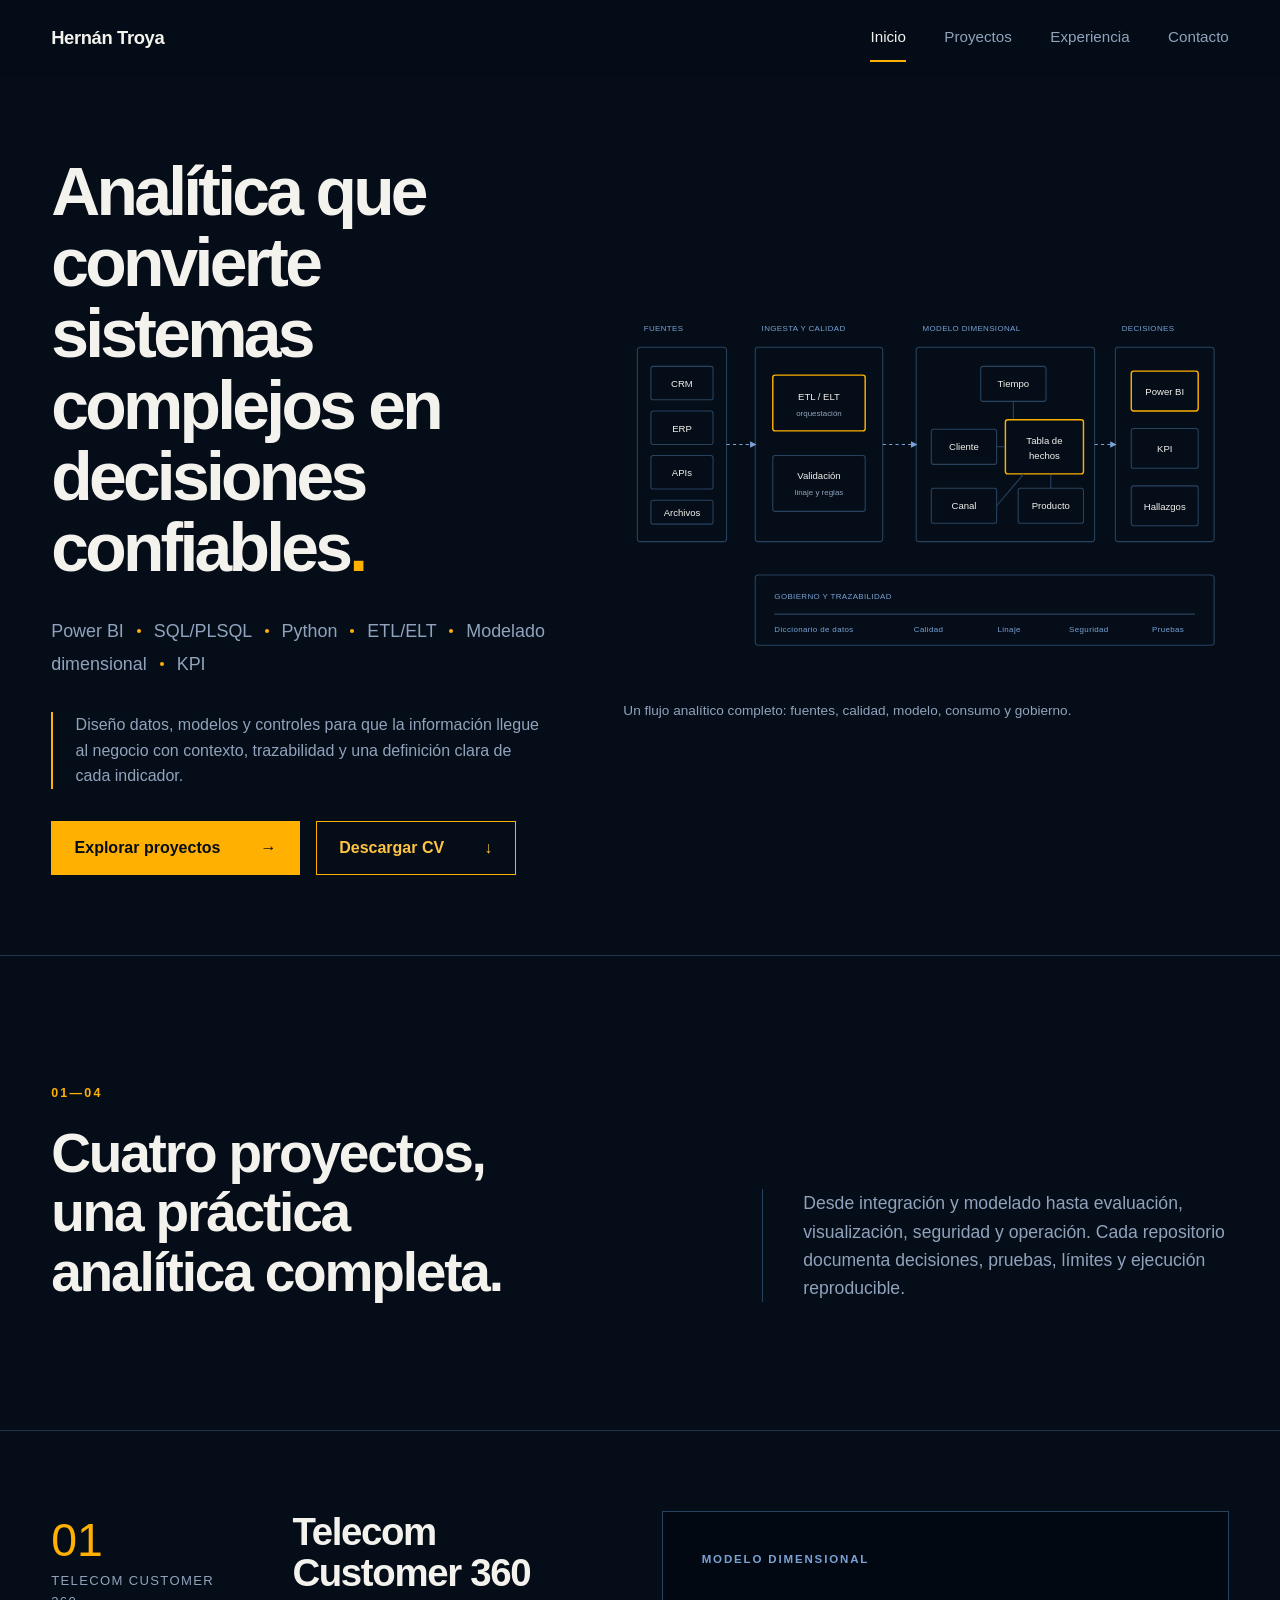
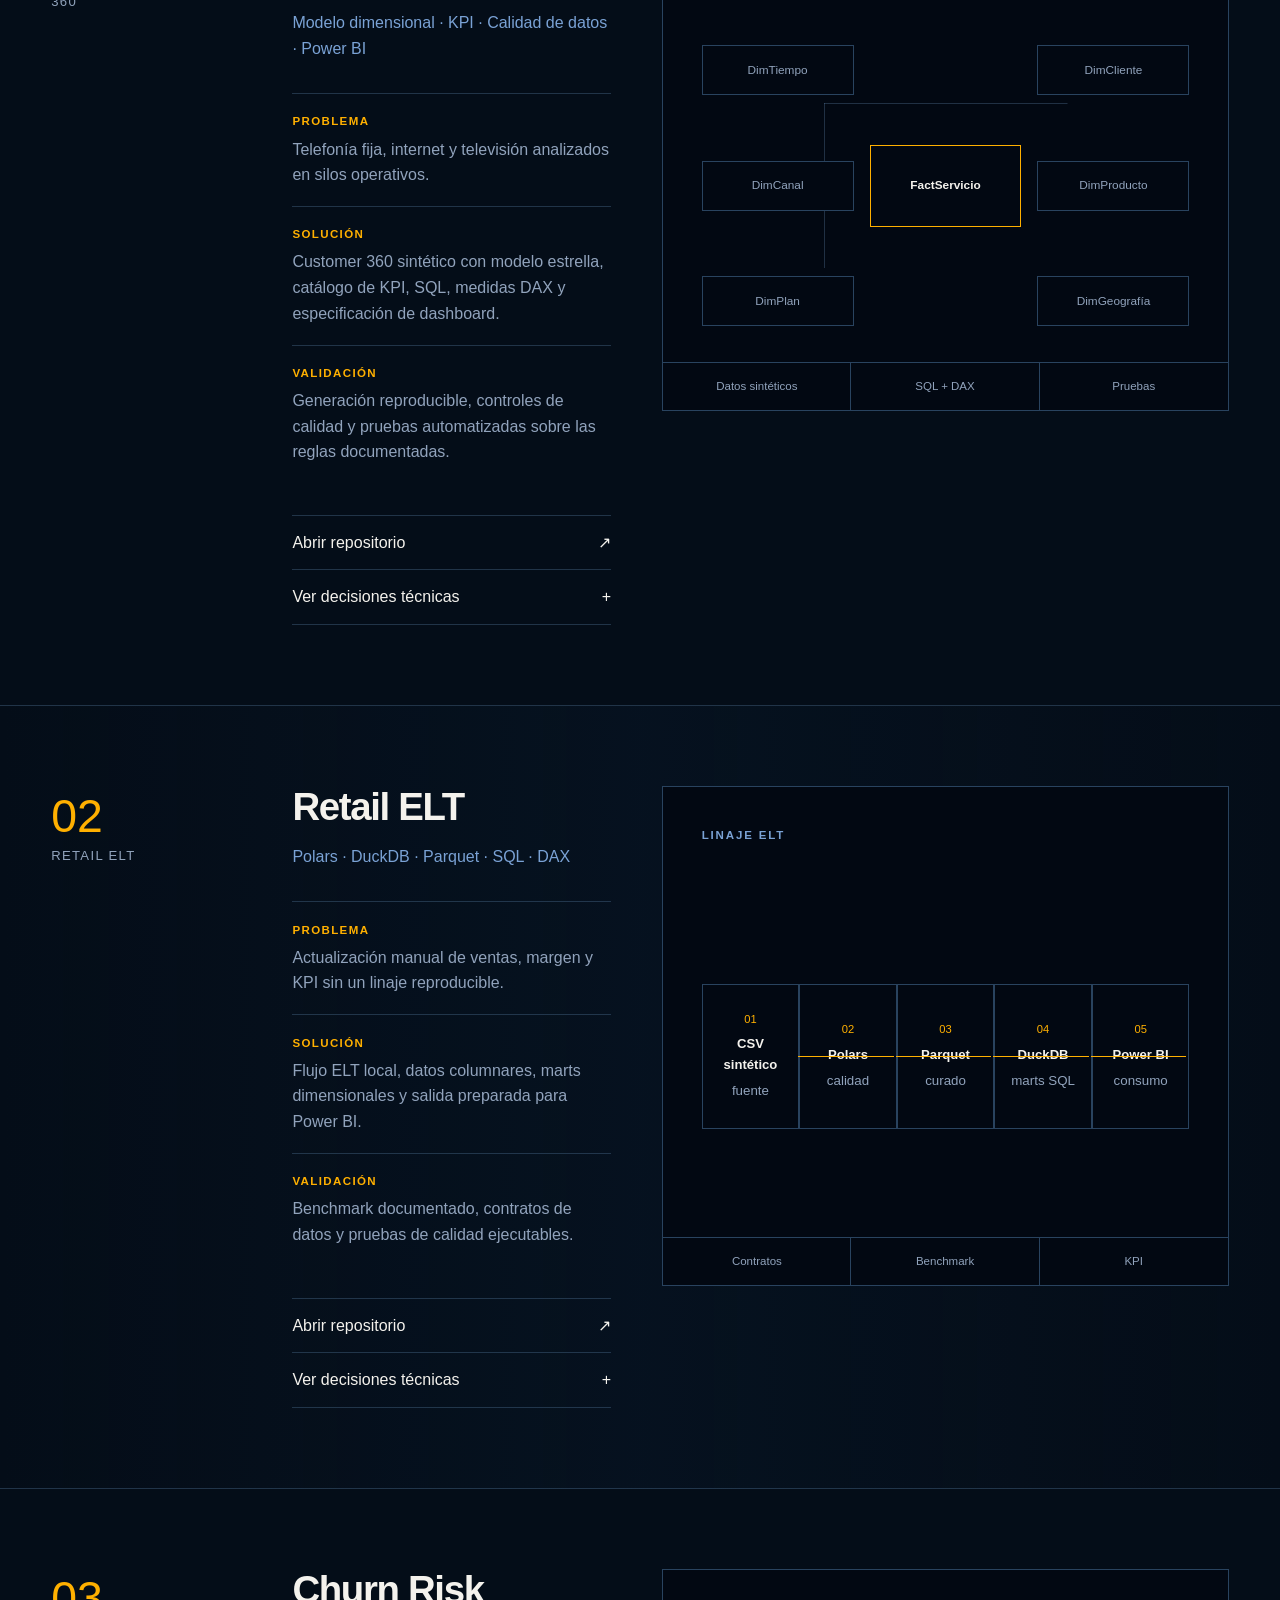
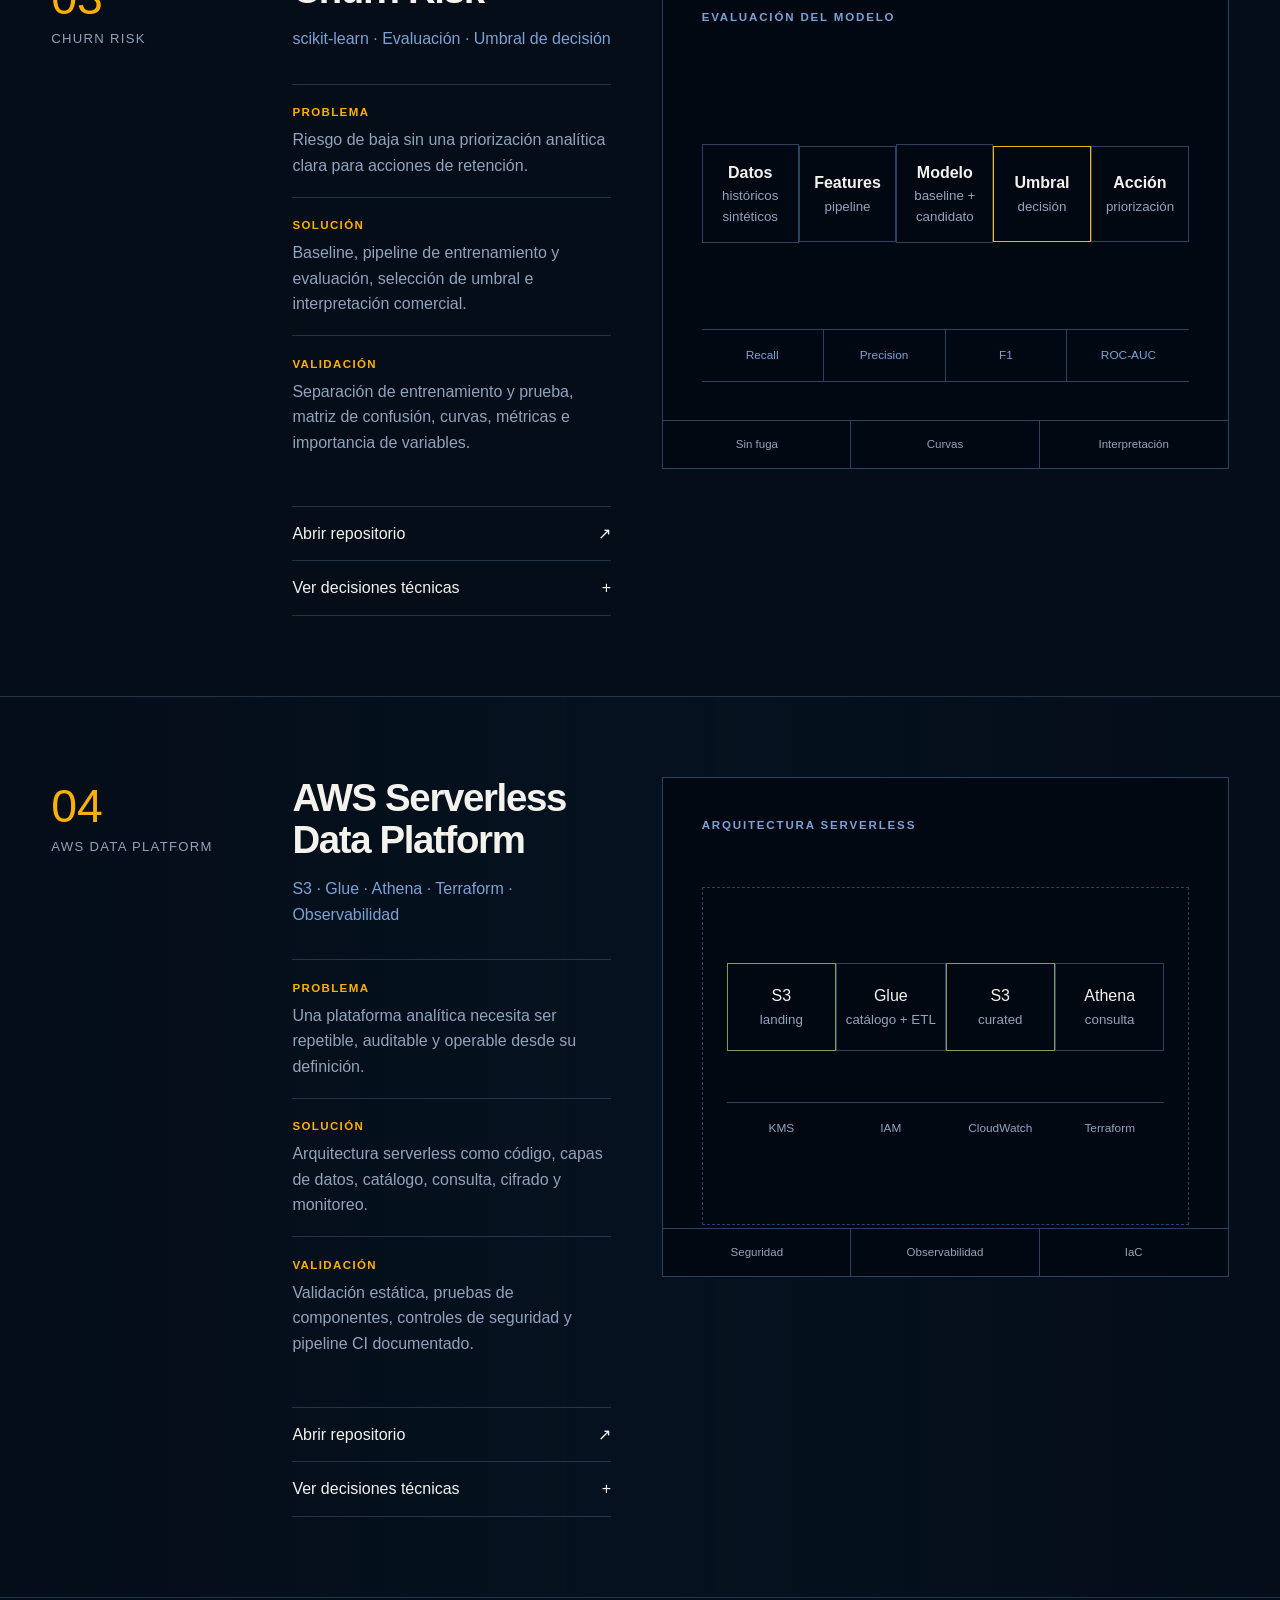
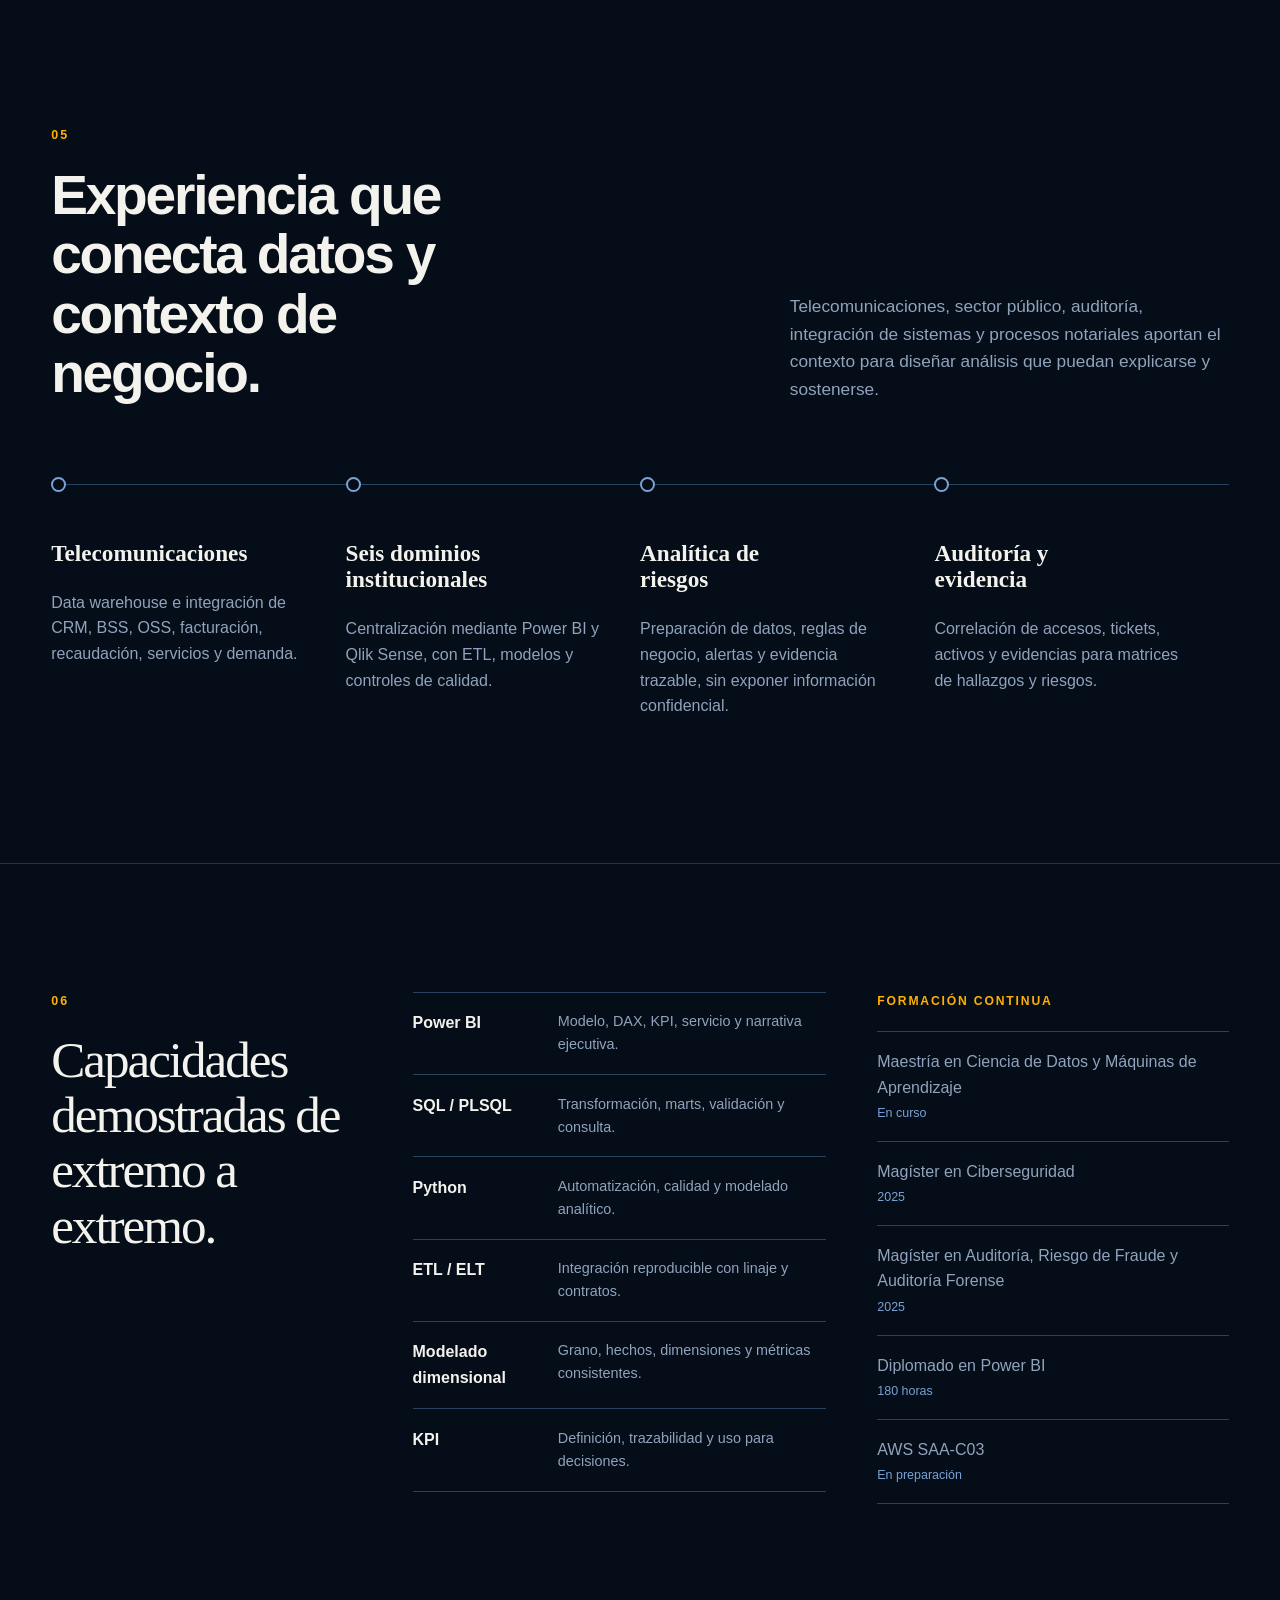
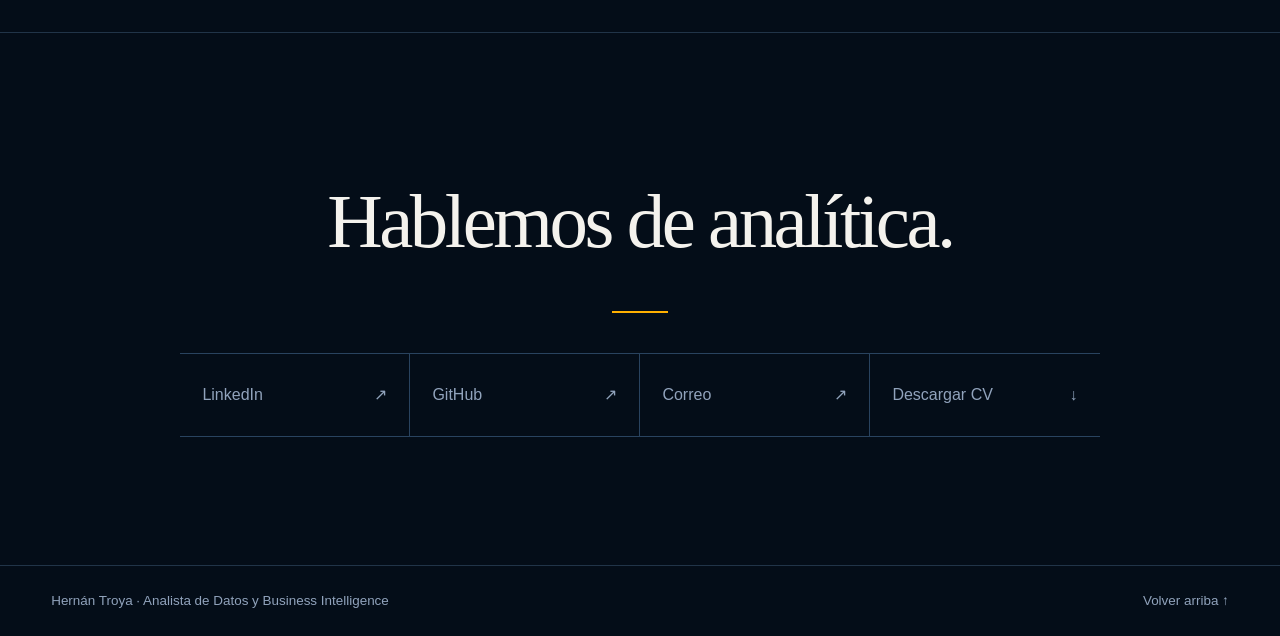
==== portfolio-site/index.html @ 4c239994 "HT: publica el portafolio analitico interactivo" ====
<!doctype html>
<html lang="es">
  <head>
    <meta charset="utf-8" />
    <meta name="viewport" content="width=device-width, initial-scale=1" />
    <meta
      name="description"
      content="Portafolio de Hernán Troya, Analista de Datos y Business Intelligence especializado en Power BI, SQL, ETL/ELT, modelado dimensional y KPI."
    />
    <link rel="canonical" href="https://htroya.github.io/telecom-customer-360/" />
    <title>Hernán Troya | Analista de Datos y Business Intelligence</title>
    <link rel="stylesheet" href="styles.css?v=20260804b" />
    <script src="app.js?v=20260804d" defer></script>
  </head>
  <body>
    <a class="skip-link" href="#contenido">Saltar al contenido</a>

    <header class="site-header" data-header>
      <a class="brand" href="#inicio" aria-label="Hernán Troya, inicio">Hernán Troya</a>
      <button class="nav-toggle" type="button" aria-expanded="false" aria-controls="primary-nav">
        <span class="sr-only">Abrir navegación</span>
        <span></span><span></span>
      </button>
      <nav id="primary-nav" class="primary-nav" aria-label="Navegación principal">
        <a href="#inicio">Inicio</a>
        <a href="#proyectos">Proyectos</a>
        <a href="#experiencia">Experiencia</a>
        <a href="#contacto">Contacto</a>
      </nav>
    </header>

    <main id="contenido">
      <section id="inicio" class="hero section-shell" aria-labelledby="hero-title">
        <div class="hero-copy reveal">
          <h1 id="hero-title">Analítica que convierte sistemas complejos en decisiones confiables<span>.</span></h1>
          <p class="hero-stack">Power BI <i></i> SQL/PLSQL <i></i> Python <i></i> ETL/ELT <i></i> Modelado dimensional <i></i> KPI</p>
          <p class="hero-summary">
            Diseño datos, modelos y controles para que la información llegue al negocio con contexto,
            trazabilidad y una definición clara de cada indicador.
          </p>
          <div class="hero-actions">
            <a class="button button-primary" href="#proyectos">Explorar proyectos <span aria-hidden="true">→</span></a>
            <a class="button button-secondary" href="CV_Hernan_Troya_Analista_Datos_ATS_2026.pdf">Descargar CV <span aria-hidden="true">↓</span></a>
          </div>
        </div>

        <figure class="hero-architecture reveal" aria-labelledby="architecture-caption">
          <svg viewBox="0 0 760 470" role="img" aria-labelledby="hero-diagram-title hero-diagram-desc">
            <title id="hero-diagram-title">Arquitectura analítica de extremo a extremo</title>
            <desc id="hero-diagram-desc">Fuentes de datos fluyen por ingesta y controles hacia un modelo dimensional y productos analíticos.</desc>
            <defs>
              <marker id="arrow" viewBox="0 0 10 10" refX="8" refY="5" markerWidth="6" markerHeight="6" orient="auto-start-reverse">
                <path d="M 0 0 L 10 5 L 0 10 z" class="arrow-head" />
              </marker>
            </defs>
            <g class="diagram-stage">
              <text x="26" y="28">FUENTES</text>
              <rect x="18" y="48" width="112" height="244" rx="4" />
              <g class="diagram-node"><rect x="35" y="72" width="78" height="42" rx="3" /><text x="74" y="98">CRM</text></g>
              <g class="diagram-node"><rect x="35" y="128" width="78" height="42" rx="3" /><text x="74" y="154">ERP</text></g>
              <g class="diagram-node"><rect x="35" y="184" width="78" height="42" rx="3" /><text x="74" y="210">APIs</text></g>
              <g class="diagram-node"><rect x="35" y="240" width="78" height="30" rx="3" /><text x="74" y="260">Archivos</text></g>
            </g>
            <g class="diagram-stage">
              <text x="174" y="28">INGESTA Y CALIDAD</text>
              <rect x="166" y="48" width="160" height="244" rx="4" />
              <g class="diagram-node active"><rect x="188" y="83" width="116" height="70" rx="3" /><text x="246" y="114">ETL / ELT</text><text class="sub" x="246" y="134">orquestación</text></g>
              <g class="diagram-node"><rect x="188" y="184" width="116" height="70" rx="3" /><text x="246" y="214">Validación</text><text class="sub" x="246" y="234">linaje y reglas</text></g>
            </g>
            <g class="diagram-stage">
              <text x="376" y="28">MODELO DIMENSIONAL</text>
              <rect x="368" y="48" width="224" height="244" rx="4" />
              <g class="diagram-node"><rect x="449" y="72" width="82" height="44" rx="3" /><text x="490" y="98">Tiempo</text></g>
              <g class="diagram-node"><rect x="387" y="151" width="82" height="44" rx="3" /><text x="428" y="177">Cliente</text></g>
              <g class="diagram-node active"><rect x="480" y="139" width="98" height="68" rx="3" /><text x="529" y="169">Tabla de</text><text x="529" y="188">hechos</text></g>
              <g class="diagram-node"><rect x="387" y="225" width="82" height="44" rx="3" /><text x="428" y="251">Canal</text></g>
              <g class="diagram-node"><rect x="496" y="225" width="82" height="44" rx="3" /><text x="537" y="251">Producto</text></g>
              <path d="M490 116V138 M469 173H479 M469 247L503 207 M537 225V208" />
            </g>
            <g class="diagram-stage">
              <text x="626" y="28">DECISIONES</text>
              <rect x="618" y="48" width="124" height="244" rx="4" />
              <g class="diagram-node active"><rect x="638" y="78" width="84" height="50" rx="3" /><text x="680" y="108">Power BI</text></g>
              <g class="diagram-node"><rect x="638" y="150" width="84" height="50" rx="3" /><text x="680" y="180">KPI</text></g>
              <g class="diagram-node"><rect x="638" y="222" width="84" height="50" rx="3" /><text x="680" y="252">Hallazgos</text></g>
            </g>
            <g class="diagram-flow">
              <path d="M130 170H166" marker-end="url(#arrow)" />
              <path d="M326 170H368" marker-end="url(#arrow)" />
              <path d="M592 170H618" marker-end="url(#arrow)" />
            </g>
            <g class="governance">
              <rect x="166" y="334" width="576" height="88" rx="4" />
              <text x="190" y="364">GOBIERNO Y TRAZABILIDAD</text>
              <path d="M190 383H718" />
              <text class="sub" x="190" y="405">Diccionario de datos</text>
              <text class="sub" x="365" y="405">Calidad</text>
              <text class="sub" x="470" y="405">Linaje</text>
              <text class="sub" x="560" y="405">Seguridad</text>
              <text class="sub" x="664" y="405">Pruebas</text>
            </g>
          </svg>
          <figcaption id="architecture-caption">Un flujo analítico completo: fuentes, calidad, modelo, consumo y gobierno.</figcaption>
        </figure>
      </section>

      <section class="project-intro section-shell" aria-labelledby="projects-title">
        <div>
          <span class="section-number" aria-hidden="true">01—04</span>
          <h2 id="projects-title">Cuatro proyectos, una práctica analítica completa.</h2>
        </div>
        <p>Desde integración y modelado hasta evaluación, visualización, seguridad y operación. Cada repositorio documenta decisiones, pruebas, límites y ejecución reproducible.</p>
      </section>

      <section id="proyectos" class="projects" aria-label="Proyectos destacados">
        <article id="telecom" class="project project-telecom" data-project>
          <div class="project-index"><span>01</span><span>Telecom Customer 360</span></div>
          <div class="project-copy">
            <h3>Telecom Customer 360</h3>
            <p class="project-tech">Modelo dimensional · KPI · Calidad de datos · Power BI</p>
            <dl>
              <div><dt>Problema</dt><dd>Telefonía fija, internet y televisión analizados en silos operativos.</dd></div>
              <div><dt>Solución</dt><dd>Customer 360 sintético con modelo estrella, catálogo de KPI, SQL, medidas DAX y especificación de dashboard.</dd></div>
              <div><dt>Validación</dt><dd>Generación reproducible, controles de calidad y pruebas automatizadas sobre las reglas documentadas.</dd></div>
            </dl>
            <div class="project-links">
              <a href="https://github.com/htroya/telecom-customer-360">Abrir repositorio <span aria-hidden="true">↗</span></a>
              <button type="button" data-detail-toggle aria-expanded="false">Ver decisiones técnicas <span aria-hidden="true">+</span></button>
            </div>
            <div class="technical-detail" hidden>
              <p>Grano declarado, dimensiones conformadas, reglas de calidad, trazabilidad del KPI y separación entre datos sintéticos y experiencia sectorial.</p>
            </div>
          </div>
          <figure class="project-visual star-visual" aria-label="Modelo estrella de Telecom Customer 360">
            <div class="visual-label">MODELO DIMENSIONAL</div>
            <div class="star-grid">
              <span class="node">DimTiempo</span><span></span><span class="node">DimCliente</span>
              <span class="node">DimCanal</span><strong class="node fact">FactServicio</strong><span class="node">DimProducto</span>
              <span class="node">DimPlan</span><span></span><span class="node">DimGeografía</span>
            </div>
            <div class="visual-footer"><span>Datos sintéticos</span><span>SQL + DAX</span><span>Pruebas</span></div>
          </figure>
        </article>

        <article id="retail" class="project project-retail" data-project>
          <div class="project-index"><span>02</span><span>Retail ELT</span></div>
          <div class="project-copy">
            <h3>Retail ELT</h3>
            <p class="project-tech">Polars · DuckDB · Parquet · SQL · DAX</p>
            <dl>
              <div><dt>Problema</dt><dd>Actualización manual de ventas, margen y KPI sin un linaje reproducible.</dd></div>
              <div><dt>Solución</dt><dd>Flujo ELT local, datos columnares, marts dimensionales y salida preparada para Power BI.</dd></div>
              <div><dt>Validación</dt><dd>Benchmark documentado, contratos de datos y pruebas de calidad ejecutables.</dd></div>
            </dl>
            <div class="project-links">
              <a href="https://github.com/htroya/retail-elt-polars-duckdb">Abrir repositorio <span aria-hidden="true">↗</span></a>
              <button type="button" data-detail-toggle aria-expanded="false">Ver decisiones técnicas <span aria-hidden="true">+</span></button>
            </div>
            <div class="technical-detail" hidden><p>Capas raw, curated y marts; formatos columnares; consultas de negocio; dataset de consumo; catálogo de KPI y criterios de benchmark reproducibles.</p></div>
          </div>
          <figure class="project-visual pipeline-visual" aria-label="Linaje del proyecto Retail ELT">
            <div class="visual-label">LINAJE ELT</div>
            <ol class="pipeline">
              <li><span>01</span><strong>CSV sintético</strong><small>fuente</small></li>
              <li><span>02</span><strong>Polars</strong><small>calidad</small></li>
              <li><span>03</span><strong>Parquet</strong><small>curado</small></li>
              <li><span>04</span><strong>DuckDB</strong><small>marts SQL</small></li>
              <li><span>05</span><strong>Power BI</strong><small>consumo</small></li>
            </ol>
            <div class="visual-footer"><span>Contratos</span><span>Benchmark</span><span>KPI</span></div>
          </figure>
        </article>

        <article id="churn" class="project project-churn" data-project>
          <div class="project-index"><span>03</span><span>Churn Risk</span></div>
          <div class="project-copy">
            <h3>Churn Risk</h3>
            <p class="project-tech">scikit-learn · Evaluación · Umbral de decisión</p>
            <dl>
              <div><dt>Problema</dt><dd>Riesgo de baja sin una priorización analítica clara para acciones de retención.</dd></div>
              <div><dt>Solución</dt><dd>Baseline, pipeline de entrenamiento y evaluación, selección de umbral e interpretación comercial.</dd></div>
              <div><dt>Validación</dt><dd>Separación de entrenamiento y prueba, matriz de confusión, curvas, métricas e importancia de variables.</dd></div>
            </dl>
            <div class="project-links">
              <a href="https://github.com/htroya/churn-risk-scikit-learn">Abrir repositorio <span aria-hidden="true">↗</span></a>
              <button type="button" data-detail-toggle aria-expanded="false">Ver decisiones técnicas <span aria-hidden="true">+</span></button>
            </div>
            <div class="technical-detail" hidden><p>El umbral se trata como una decisión de negocio: hace explícito el equilibrio entre detectar clientes en riesgo y concentrar el esfuerzo de retención.</p></div>
          </div>
          <figure class="project-visual model-visual" aria-label="Flujo de evaluación de Churn Risk">
            <div class="visual-label">EVALUACIÓN DEL MODELO</div>
            <div class="model-flow">
              <div><span>Datos</span><small>históricos sintéticos</small></div><i></i>
              <div><span>Features</span><small>pipeline</small></div><i></i>
              <div><span>Modelo</span><small>baseline + candidato</small></div><i></i>
              <div class="active"><span>Umbral</span><small>decisión</small></div><i></i>
              <div><span>Acción</span><small>priorización</small></div>
            </div>
            <div class="metric-axis" aria-label="Métricas evaluadas"><span>Recall</span><span>Precision</span><span>F1</span><span>ROC-AUC</span></div>
            <div class="visual-footer"><span>Sin fuga</span><span>Curvas</span><span>Interpretación</span></div>
          </figure>
        </article>

        <article id="aws" class="project project-aws" data-project>
          <div class="project-index"><span>04</span><span>AWS Data Platform</span></div>
          <div class="project-copy">
            <h3>AWS Serverless Data Platform</h3>
            <p class="project-tech">S3 · Glue · Athena · Terraform · Observabilidad</p>
            <dl>
              <div><dt>Problema</dt><dd>Una plataforma analítica necesita ser repetible, auditable y operable desde su definición.</dd></div>
              <div><dt>Solución</dt><dd>Arquitectura serverless como código, capas de datos, catálogo, consulta, cifrado y monitoreo.</dd></div>
              <div><dt>Validación</dt><dd>Validación estática, pruebas de componentes, controles de seguridad y pipeline CI documentado.</dd></div>
            </dl>
            <div class="project-links">
              <a href="https://github.com/htroya/aws-serverless-data-platform">Abrir repositorio <span aria-hidden="true">↗</span></a>
              <button type="button" data-detail-toggle aria-expanded="false">Ver decisiones técnicas <span aria-hidden="true">+</span></button>
            </div>
            <div class="technical-detail" hidden><p>Separación por capas, cifrado con KMS, mínimo privilegio, retención y observabilidad como decisiones de arquitectura; despliegue real sujeto a cuenta y costos AWS.</p></div>
          </div>
          <figure class="project-visual cloud-visual" aria-label="Arquitectura de AWS Serverless Data Platform">
            <div class="visual-label">ARQUITECTURA SERVERLESS</div>
            <div class="cloud-boundary">
              <div class="cloud-flow">
                <span>S3<br /><small>landing</small></span><i></i><span>Glue<br /><small>catálogo + ETL</small></span><i></i><span>S3<br /><small>curated</small></span><i></i><span>Athena<br /><small>consulta</small></span>
              </div>
              <div class="cloud-controls"><span>KMS</span><span>IAM</span><span>CloudWatch</span><span>Terraform</span></div>
            </div>
            <div class="visual-footer"><span>Seguridad</span><span>Observabilidad</span><span>IaC</span></div>
          </figure>
        </article>
      </section>

      <section id="experiencia" class="experience section-shell" aria-labelledby="experience-title">
        <header class="section-heading reveal">
          <span class="section-number" aria-hidden="true">05</span>
          <h2 id="experience-title">Experiencia que conecta datos y contexto de negocio.</h2>
          <p>Telecomunicaciones, sector público, auditoría, integración de sistemas y procesos notariales aportan el contexto para diseñar análisis que puedan explicarse y sostenerse.</p>
        </header>
        <div class="experience-rail" role="list">
          <article role="listitem"><span class="rail-dot"></span><h3>Telecomunicaciones</h3><p>Data warehouse e integración de CRM, BSS, OSS, facturación, recaudación, servicios y demanda.</p></article>
          <article role="listitem"><span class="rail-dot"></span><h3>Seis dominios institucionales</h3><p>Centralización mediante Power BI y Qlik Sense, con ETL, modelos y controles de calidad.</p></article>
          <article role="listitem"><span class="rail-dot"></span><h3>Analítica de riesgos</h3><p>Preparación de datos, reglas de negocio, alertas y evidencia trazable, sin exponer información confidencial.</p></article>
          <article role="listitem"><span class="rail-dot"></span><h3>Auditoría y evidencia</h3><p>Correlación de accesos, tickets, activos y evidencias para matrices de hallazgos y riesgos.</p></article>
        </div>
      </section>

      <section class="capabilities section-shell" aria-labelledby="capabilities-title">
        <div class="capabilities-copy">
          <span class="section-number" aria-hidden="true">06</span>
          <h2 id="capabilities-title">Capacidades demostradas de extremo a extremo.</h2>
        </div>
        <div class="capability-list">
          <div><strong>Power BI</strong><span>Modelo, DAX, KPI, servicio y narrativa ejecutiva.</span></div>
          <div><strong>SQL / PLSQL</strong><span>Transformación, marts, validación y consulta.</span></div>
          <div><strong>Python</strong><span>Automatización, calidad y modelado analítico.</span></div>
          <div><strong>ETL / ELT</strong><span>Integración reproducible con linaje y contratos.</span></div>
          <div><strong>Modelado dimensional</strong><span>Grano, hechos, dimensiones y métricas consistentes.</span></div>
          <div><strong>KPI</strong><span>Definición, trazabilidad y uso para decisiones.</span></div>
        </div>
        <aside class="education" aria-labelledby="education-title">
          <h3 id="education-title">Formación continua</h3>
          <ul>
            <li>Maestría en Ciencia de Datos y Máquinas de Aprendizaje <span>En curso</span></li>
            <li>Magíster en Ciberseguridad <span>2025</span></li>
            <li>Magíster en Auditoría, Riesgo de Fraude y Auditoría Forense <span>2025</span></li>
            <li>Diplomado en Power BI <span>180 horas</span></li>
            <li>AWS SAA-C03 <span>En preparación</span></li>
          </ul>
        </aside>
      </section>

      <section id="contacto" class="contact section-shell" aria-labelledby="contact-title">
        <h2 id="contact-title">Hablemos de analítica.</h2>
        <div class="contact-links">
          <a href="https://www.linkedin.com/in/hernan-t-210436142/">LinkedIn <span aria-hidden="true">↗</span></a>
          <a href="https://github.com/htroya">GitHub <span aria-hidden="true">↗</span></a>
          <a href="mailto:Hernan.troya@yahoo.com">Correo <span aria-hidden="true">↗</span></a>
          <a href="CV_Hernan_Troya_Analista_Datos_ATS_2026.pdf">Descargar CV <span aria-hidden="true">↓</span></a>
        </div>
      </section>
    </main>

    <footer class="site-footer">
      <p>Hernán Troya · Analista de Datos y Business Intelligence</p>
      <a href="#inicio">Volver arriba <span aria-hidden="true">↑</span></a>
    </footer>
  </body>
</html>
---- portfolio-site/styles.css ----
:root {
  color-scheme: dark;
  --ink: #040d18;
  --ink-deep: #020812;
  --surface: #081729;
  --surface-strong: #0c2138;
  --text: #f4f2ed;
  --muted: #91a3bc;
  --line: #29435f;
  --line-soft: rgba(90, 126, 163, 0.34);
  --accent: #ffb000;
  --accent-strong: #ffc443;
  --blue: #7aa2d5;
  --content: 1440px;
  --gutter: clamp(1.25rem, 4vw, 4.25rem);
  --space-1: 0.5rem;
  --space-2: 0.875rem;
  --space-3: 1.25rem;
  --space-4: 2rem;
  --space-5: 3.25rem;
  --space-6: 5rem;
  --space-7: 8rem;
  --radius: 4px;
  --sans: "Segoe UI", "Helvetica Neue", Arial, sans-serif;
  --serif: Georgia, "Times New Roman", serif;
}

* { box-sizing: border-box; }
html { scroll-behavior: smooth; scroll-padding-top: 5.5rem; }
body {
  margin: 0;
  background: var(--ink);
  color: var(--text);
  font-family: var(--sans);
  font-size: 16px;
  line-height: 1.6;
  text-rendering: optimizeLegibility;
}
a { color: inherit; text-decoration: none; }
button { font: inherit; }
svg { display: block; width: 100%; height: auto; }
.sr-only { position: absolute; width: 1px; height: 1px; padding: 0; margin: -1px; overflow: hidden; clip: rect(0,0,0,0); white-space: nowrap; border: 0; }
.skip-link { position: fixed; top: 0.75rem; left: 0.75rem; z-index: 200; transform: translateY(-150%); background: var(--accent); color: var(--ink); padding: 0.75rem 1rem; font-weight: 700; }
.skip-link:focus { transform: translateY(0); }
:focus-visible { outline: 2px solid var(--accent); outline-offset: 5px; }

.site-header {
  position: sticky;
  inset-block-start: 0;
  z-index: 100;
  height: 76px;
  display: flex;
  align-items: center;
  justify-content: space-between;
  padding-inline: var(--gutter);
  border-bottom: 1px solid transparent;
  background: rgba(4, 13, 24, 0.86);
  backdrop-filter: blur(16px);
  transition: border-color 180ms ease, background 180ms ease;
}
.site-header.is-scrolled { border-color: var(--line-soft); background: rgba(4, 13, 24, 0.96); }
.brand { font-size: 1.15rem; font-weight: 650; letter-spacing: -0.02em; }
.primary-nav { display: flex; gap: clamp(1.5rem, 3vw, 3.5rem); align-items: center; }
.primary-nav a { position: relative; color: var(--muted); font-size: 0.95rem; }
.primary-nav a::after { content: ""; position: absolute; left: 0; right: 100%; bottom: -0.75rem; height: 2px; background: var(--accent); transition: right 180ms ease; }
.primary-nav a:hover, .primary-nav a[aria-current="true"] { color: var(--text); }
.primary-nav a:hover::after, .primary-nav a[aria-current="true"]::after { right: 0; }
.nav-toggle { display: none; background: none; border: 0; color: var(--text); width: 44px; height: 44px; padding: 10px; }
.nav-toggle span:not(.sr-only) { display: block; height: 1px; margin-block: 8px; background: currentColor; }

.section-shell { width: min(100%, var(--content)); margin-inline: auto; padding-inline: var(--gutter); }
.hero { min-height: calc(100svh - 76px); display: grid; grid-template-columns: minmax(0, 0.9fr) minmax(560px, 1.1fr); gap: clamp(3rem, 6vw, 7rem); align-items: center; padding-block: var(--space-6); isolation: isolate; }
.hero-copy { position: relative; z-index: 2; min-width: 0; }
.hero h1 { max-width: 12ch; margin: 0; font-size: clamp(3.4rem, 5.3vw, 6.1rem); font-weight: 650; letter-spacing: -0.055em; line-height: 1.05; }
.hero h1 span { color: var(--accent); }
.hero-stack { max-width: 44rem; margin: var(--space-4) 0 0; color: var(--muted); font-size: clamp(1.05rem, 1.4vw, 1.35rem); line-height: 1.8; }
.hero-stack i { display: inline-block; width: 4px; height: 4px; margin: 0 0.5rem 0.25rem; border-radius: 50%; background: var(--accent); }
.hero-summary { max-width: 41rem; margin: var(--space-4) 0 0; padding-left: 1.4rem; border-left: 2px solid var(--accent); color: var(--muted); }
.hero-actions { display: flex; flex-wrap: wrap; gap: 1rem; margin-top: var(--space-4); }
.button { min-height: 54px; display: inline-flex; align-items: center; justify-content: space-between; gap: 2.5rem; padding: 0.8rem 1.4rem; border: 1px solid var(--accent); font-weight: 650; transition: background 160ms ease, color 160ms ease, transform 160ms ease; }
.button:hover { transform: translateY(-2px); }
.button-primary { background: var(--accent); color: var(--ink); }
.button-primary:hover { background: var(--accent-strong); }
.button-secondary { background: var(--ink); color: var(--accent-strong); }
.button-secondary:hover { background: rgba(255, 176, 0, 0.08); }

.hero-architecture { position: relative; z-index: 1; min-width: 0; margin: 0; }
.hero-architecture svg { overflow: visible; }
.hero-architecture rect, .hero-architecture path { fill: none; stroke: var(--line); stroke-width: 1.35; }
.hero-architecture text { fill: var(--muted); font-family: var(--sans); font-size: 12px; letter-spacing: 0.045em; }
.hero-architecture .diagram-node text { fill: var(--text); text-anchor: middle; letter-spacing: 0; }
.hero-architecture .diagram-node .sub { fill: var(--muted); font-size: 10px; }
.hero-architecture .diagram-node.active rect { stroke: var(--accent); stroke-width: 1.8; }
.hero-architecture .diagram-stage > text, .governance > text { fill: var(--blue); font-size: 10px; }
.hero-architecture .diagram-flow path { stroke: var(--blue); stroke-dasharray: 4 4; }
.hero-architecture .arrow-head { fill: var(--blue); stroke: none; }
.hero-architecture figcaption { margin-top: 1rem; color: var(--muted); font-size: 0.85rem; }

.project-intro { display: grid; grid-template-columns: 1.15fr 0.85fr; gap: var(--space-6); align-items: end; padding-block: var(--space-7); border-top: 1px solid var(--line-soft); }
.section-number { display: block; margin-bottom: var(--space-3); color: var(--accent); font-size: 0.78rem; letter-spacing: 0.18em; font-weight: 700; }
.project-intro h2, .section-heading h2, .capabilities h2 { max-width: 15ch; margin: 0; font-size: clamp(2.6rem, 4.3vw, 5.2rem); line-height: 1.08; letter-spacing: -0.04em; }
.project-intro p { max-width: 38rem; margin: 0; padding-left: 2.5rem; border-left: 1px solid var(--line); color: var(--muted); font-size: 1.1rem; }

.projects { border-top: 1px solid var(--line-soft); }
.project { width: min(100%, var(--content)); min-height: 760px; margin-inline: auto; padding: var(--space-6) var(--gutter); display: grid; grid-template-columns: 190px minmax(300px, 0.72fr) minmax(480px, 1.28fr); gap: clamp(2rem, 4vw, 5rem); align-items: start; border-bottom: 1px solid var(--line-soft); }
.project:nth-child(even) { background: linear-gradient(90deg, transparent, rgba(12, 33, 56, 0.22), transparent); }
.project-index { position: sticky; top: 110px; display: grid; gap: 0.4rem; padding-top: 0.4rem; color: var(--muted); }
.project-index span:first-child { color: var(--accent); font-size: 2.9rem; line-height: 1; font-weight: 300; }
.project-index span:last-child { font-size: 0.82rem; text-transform: uppercase; letter-spacing: 0.1em; }
.project-copy h3 { margin: 0; font-size: clamp(2rem, 3vw, 3.5rem); line-height: 1.08; letter-spacing: -0.035em; }
.project-tech { margin: 1rem 0 var(--space-4); color: var(--blue); }
.project-copy dl { margin: 0; }
.project-copy dl div { padding-block: 1.15rem; border-top: 1px solid var(--line-soft); }
.project-copy dt { margin-bottom: 0.35rem; color: var(--accent); font-size: 0.72rem; font-weight: 700; text-transform: uppercase; letter-spacing: 0.12em; }
.project-copy dd { margin: 0; color: var(--muted); }
.project-links { display: grid; margin-top: var(--space-4); border-block: 1px solid var(--line-soft); }
.project-links a, .project-links button { display: flex; align-items: center; justify-content: space-between; min-height: 54px; padding: 0; border: 0; border-bottom: 1px solid var(--line-soft); background: none; color: var(--text); cursor: pointer; text-align: left; }
.project-links > :last-child { border-bottom: 0; }
.project-links a:hover, .project-links button:hover { color: var(--accent-strong); }
.technical-detail { padding: 1rem 0; color: var(--muted); border-bottom: 1px solid var(--line-soft); }
.technical-detail p { margin: 0; }

.project-visual { position: sticky; top: 110px; min-height: 500px; margin: 0; padding: clamp(1.5rem, 3vw, 3rem); border: 1px solid var(--line); background: var(--ink-deep); }
.visual-label { margin-bottom: var(--space-5); color: var(--blue); font-size: 0.72rem; font-weight: 700; letter-spacing: 0.16em; }
.visual-footer { position: absolute; left: 0; right: 0; bottom: 0; display: grid; grid-template-columns: repeat(3, 1fr); border-top: 1px solid var(--line); }
.visual-footer span { padding: 0.9rem; color: var(--muted); font-size: 0.72rem; text-align: center; border-right: 1px solid var(--line); }
.visual-footer span:last-child { border-right: 0; }
.star-grid { min-height: 330px; display: grid; grid-template-columns: repeat(3, minmax(90px, 1fr)); grid-template-rows: repeat(3, 1fr); gap: 1rem; place-items: center; background-image: linear-gradient(var(--line-soft) 1px, transparent 1px), linear-gradient(90deg, var(--line-soft) 1px, transparent 1px); background-size: 50% 50%; background-position: center; background-repeat: no-repeat; }
.node { width: 100%; min-height: 50px; display: grid; place-items: center; padding: 0.5rem; border: 1px solid var(--line); color: var(--muted); font-size: 0.74rem; text-align: center; background: var(--ink-deep); }
.node.fact { min-height: 82px; border-color: var(--accent); color: var(--text); }
.pipeline { min-height: 320px; display: grid; grid-template-columns: repeat(5, 1fr); align-items: center; gap: 0; padding: 0; margin: 0; list-style: none; }
.pipeline li { position: relative; min-height: 145px; display: flex; flex-direction: column; align-items: center; justify-content: center; gap: 0.3rem; padding: 0.75rem; border: 1px solid var(--line); text-align: center; }
.pipeline li:not(:last-child)::after { content: ""; position: absolute; top: 50%; left: 100%; width: 100%; height: 1px; background: var(--accent); z-index: 2; }
.pipeline span { color: var(--accent); font-size: 0.7rem; }
.pipeline strong { font-size: 0.82rem; }
.pipeline small { color: var(--muted); }
.model-flow { min-height: 230px; display: flex; align-items: center; justify-content: space-between; }
.model-flow > div { width: 118px; min-height: 96px; display: flex; flex-direction: column; justify-content: center; padding: 0.9rem; border: 1px solid var(--line); text-align: center; }
.model-flow > div.active { border-color: var(--accent); }
.model-flow span { color: var(--text); font-weight: 650; }
.model-flow small { color: var(--muted); }
.model-flow i { flex: 1; height: 1px; background: var(--line); }
.metric-axis { display: grid; grid-template-columns: repeat(4, 1fr); margin-top: var(--space-3); border-block: 1px solid var(--line); }
.metric-axis span { padding: 1rem 0.5rem; color: var(--blue); font-size: 0.74rem; text-align: center; border-right: 1px solid var(--line); }
.metric-axis span:last-child { border-right: 0; }
.cloud-boundary { min-height: 338px; padding: 1.5rem; border: 1px dashed var(--line); }
.cloud-flow { display: flex; align-items: center; min-height: 190px; }
.cloud-flow > span { width: 126px; min-height: 88px; display: grid; place-content: center; border: 1px solid var(--line); text-align: center; }
.cloud-flow > span:first-child, .cloud-flow > span:nth-of-type(3) { border-color: #7d9e56; }
.cloud-flow small { color: var(--muted); }
.cloud-flow i { flex: 1; height: 1px; background: var(--accent); }
.cloud-controls { display: grid; grid-template-columns: repeat(4, 1fr); border-top: 1px solid var(--line); }
.cloud-controls span { padding-top: 1rem; color: var(--muted); font-size: 0.74rem; text-align: center; }

.experience { padding-block: var(--space-7); }
.section-heading { display: grid; grid-template-columns: minmax(0, 1.2fr) minmax(300px, 0.8fr); column-gap: var(--space-6); align-items: end; }
.section-heading .section-number { grid-column: 1 / -1; }
.section-heading p { max-width: 38rem; margin: 0; color: var(--muted); font-size: 1.08rem; }
.experience-rail { position: relative; display: grid; grid-template-columns: repeat(4, 1fr); margin-top: var(--space-6); border-top: 1px solid var(--line); }
.experience-rail article { position: relative; padding: var(--space-4) var(--space-4) 0 0; }
.rail-dot { position: absolute; top: -8px; left: 0; width: 15px; height: 15px; border: 2px solid var(--blue); border-radius: 50%; background: var(--ink); transition: border-color 160ms ease, background 160ms ease; }
.experience-rail article:hover .rail-dot { border-color: var(--accent); background: var(--accent); }
.experience-rail h3 { max-width: 16ch; font-family: var(--serif); font-size: 1.45rem; line-height: 1.15; }
.experience-rail p { color: var(--muted); }

.capabilities { display: grid; grid-template-columns: 0.75fr 1fr 0.85fr; gap: clamp(2rem, 4vw, 5rem); padding-block: var(--space-7); border-top: 1px solid var(--line-soft); }
.capabilities h2 { font-family: var(--serif); font-weight: 400; font-size: clamp(2.7rem, 4vw, 4.6rem); }
.capability-list { border-top: 1px solid var(--line); }
.capability-list div { display: grid; grid-template-columns: 0.65fr 1.35fr; gap: 1rem; padding: 1.1rem 0; border-bottom: 1px solid var(--line); }
.capability-list strong { color: var(--text); }
.capability-list span { color: var(--muted); font-size: 0.9rem; }
.education h3 { margin: 0 0 1.25rem; color: var(--accent); font-size: 0.76rem; text-transform: uppercase; letter-spacing: 0.15em; }
.education ul { padding: 0; margin: 0; list-style: none; border-top: 1px solid var(--line); }
.education li { padding: 1.05rem 0; color: var(--muted); border-bottom: 1px solid var(--line); }
.education li span { display: block; margin-top: 0.25rem; color: var(--blue); font-size: 0.78rem; }

.contact { padding-block: var(--space-7); border-top: 1px solid var(--line-soft); text-align: center; }
.contact h2 { margin: 0; font-family: var(--serif); font-size: clamp(3.4rem, 6vw, 7rem); font-weight: 400; letter-spacing: -0.045em; }
.contact h2::after { content: ""; display: block; width: 56px; height: 2px; margin: 1.7rem auto 2.5rem; background: var(--accent); }
.contact-links { display: grid; grid-template-columns: repeat(4, 1fr); max-width: 920px; margin-inline: auto; border-block: 1px solid var(--line); }
.contact-links a { display: flex; justify-content: space-between; align-items: center; min-height: 82px; padding: 0 1.4rem; border-right: 1px solid var(--line); color: var(--muted); transition: color 160ms ease, background 160ms ease; }
.contact-links a:last-child { border-right: 0; }
.contact-links a:hover { color: var(--accent-strong); background: rgba(255, 176, 0, 0.04); }
.site-footer { width: min(100%, var(--content)); margin-inline: auto; display: flex; justify-content: space-between; align-items: center; padding: 1.5rem var(--gutter); border-top: 1px solid var(--line-soft); color: var(--muted); font-size: 0.84rem; }
.site-footer p { margin: 0; }
.site-footer a:hover { color: var(--accent); }

.reveal { animation: reveal 700ms cubic-bezier(.2,.7,.2,1) both; }
.hero-architecture.reveal { animation-delay: 100ms; }
@keyframes reveal { from { opacity: 0; transform: translateY(18px); } to { opacity: 1; transform: translateY(0); } }

@media (max-width: 1180px) {
  .hero { grid-template-columns: 1fr; padding-top: var(--space-5); }
  .hero h1 { max-width: 15ch; }
  .hero-architecture { max-width: 900px; }
  .project { grid-template-columns: 120px minmax(280px, 0.8fr) minmax(400px, 1.2fr); }
  .capabilities { grid-template-columns: 0.8fr 1.2fr; }
  .education { grid-column: 2; }
}

@media (max-width: 900px) {
  .site-header { height: 68px; }
  .nav-toggle { display: block; }
  .primary-nav { position: absolute; top: 68px; left: 0; right: 0; display: none; flex-direction: column; align-items: stretch; gap: 0; padding: 0.75rem var(--gutter) 1.25rem; border-bottom: 1px solid var(--line); background: var(--ink); }
  .primary-nav.is-open { display: flex; }
  .primary-nav a { min-height: 48px; display: flex; align-items: center; }
  .primary-nav a::after { bottom: 0.25rem; }
  .hero { min-height: auto; grid-template-columns: 1fr; grid-template-areas: "hero-copy" "hero-diagram"; gap: var(--space-5); padding-block: var(--space-5); }
  .hero-copy { grid-area: hero-copy; }
  .hero-architecture { display: none; grid-area: hero-diagram; }
  .hero h1 { font-size: clamp(3rem, 9vw, 5.2rem); }
  .project-intro, .section-heading { grid-template-columns: 1fr; gap: var(--space-4); }
  .project-intro p { padding: 0; border-left: 0; }
  .project { min-height: auto; grid-template-columns: 90px 1fr; }
  .project-index { position: static; }
  .project-visual { position: static; grid-column: 1 / -1; min-height: 480px; }
  .experience-rail { grid-template-columns: repeat(2, 1fr); row-gap: var(--space-4); }
  .capabilities { grid-template-columns: 1fr; }
  .education { grid-column: auto; }
  .contact-links { grid-template-columns: repeat(2, 1fr); }
  .contact-links a:nth-child(2) { border-right: 0; }
  .contact-links a:nth-child(-n+2) { border-bottom: 1px solid var(--line); }
}

@media (max-width: 620px) {
  :root { --gutter: 1.1rem; --space-7: 5rem; }
  .hero h1 { font-size: clamp(2.75rem, 14vw, 4rem); }
  .hero-actions { display: grid; }
  .button { width: 100%; }
  .hero-copy { padding-bottom: 1.5rem; background: var(--ink); }
  .project-intro { padding-block: var(--space-6); }
  .project { display: block; padding-block: var(--space-5); }
  .project-index { display: flex; align-items: baseline; gap: 1rem; margin-bottom: var(--space-4); }
  .project-index span:first-child { font-size: 2.2rem; }
  .project-visual { margin-top: var(--space-4); min-height: 440px; overflow-x: auto; }
  .star-grid, .pipeline, .model-flow, .cloud-boundary { min-width: 610px; }
  .experience-rail { grid-template-columns: 1fr; border-top: 0; }
  .experience-rail article { padding-left: 1.5rem; border-left: 1px solid var(--line); }
  .rail-dot { top: 2.2rem; left: -8px; }
  .capability-list div { grid-template-columns: 1fr; gap: 0.35rem; }
  .contact-links { grid-template-columns: 1fr; }
  .contact-links a { border-right: 0; border-bottom: 1px solid var(--line); }
  .contact-links a:last-child { border-bottom: 0; }
  .site-footer { flex-direction: column; align-items: flex-start; gap: 0.75rem; }
}

@media (prefers-reduced-motion: reduce) {
  *, *::before, *::after { scroll-behavior: auto !important; animation-duration: 0.01ms !important; animation-iteration-count: 1 !important; transition-duration: 0.01ms !important; }
}

@media print {
  .site-header, .hero-actions, .project-links button, .contact { display: none; }
  body { background: #fff; color: #111; }
  .project, .experience, .capabilities { break-inside: avoid; }
}
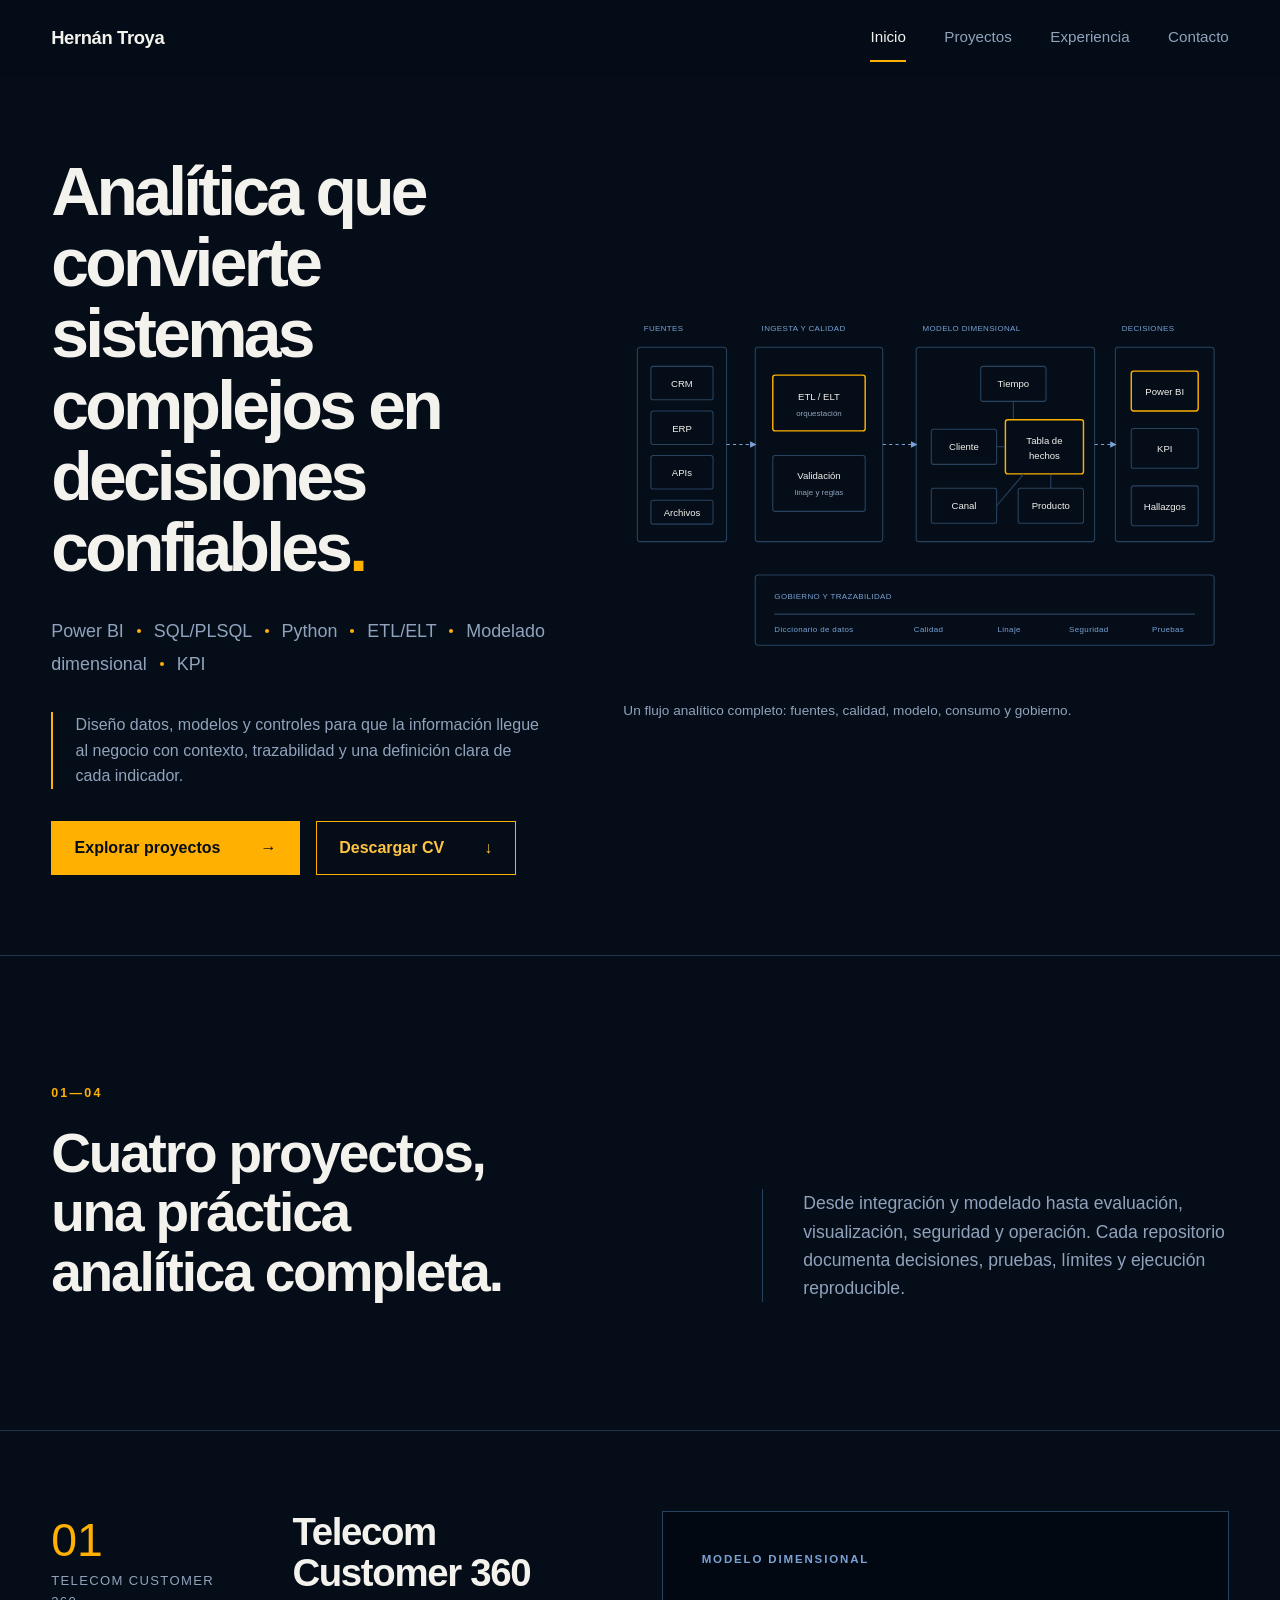
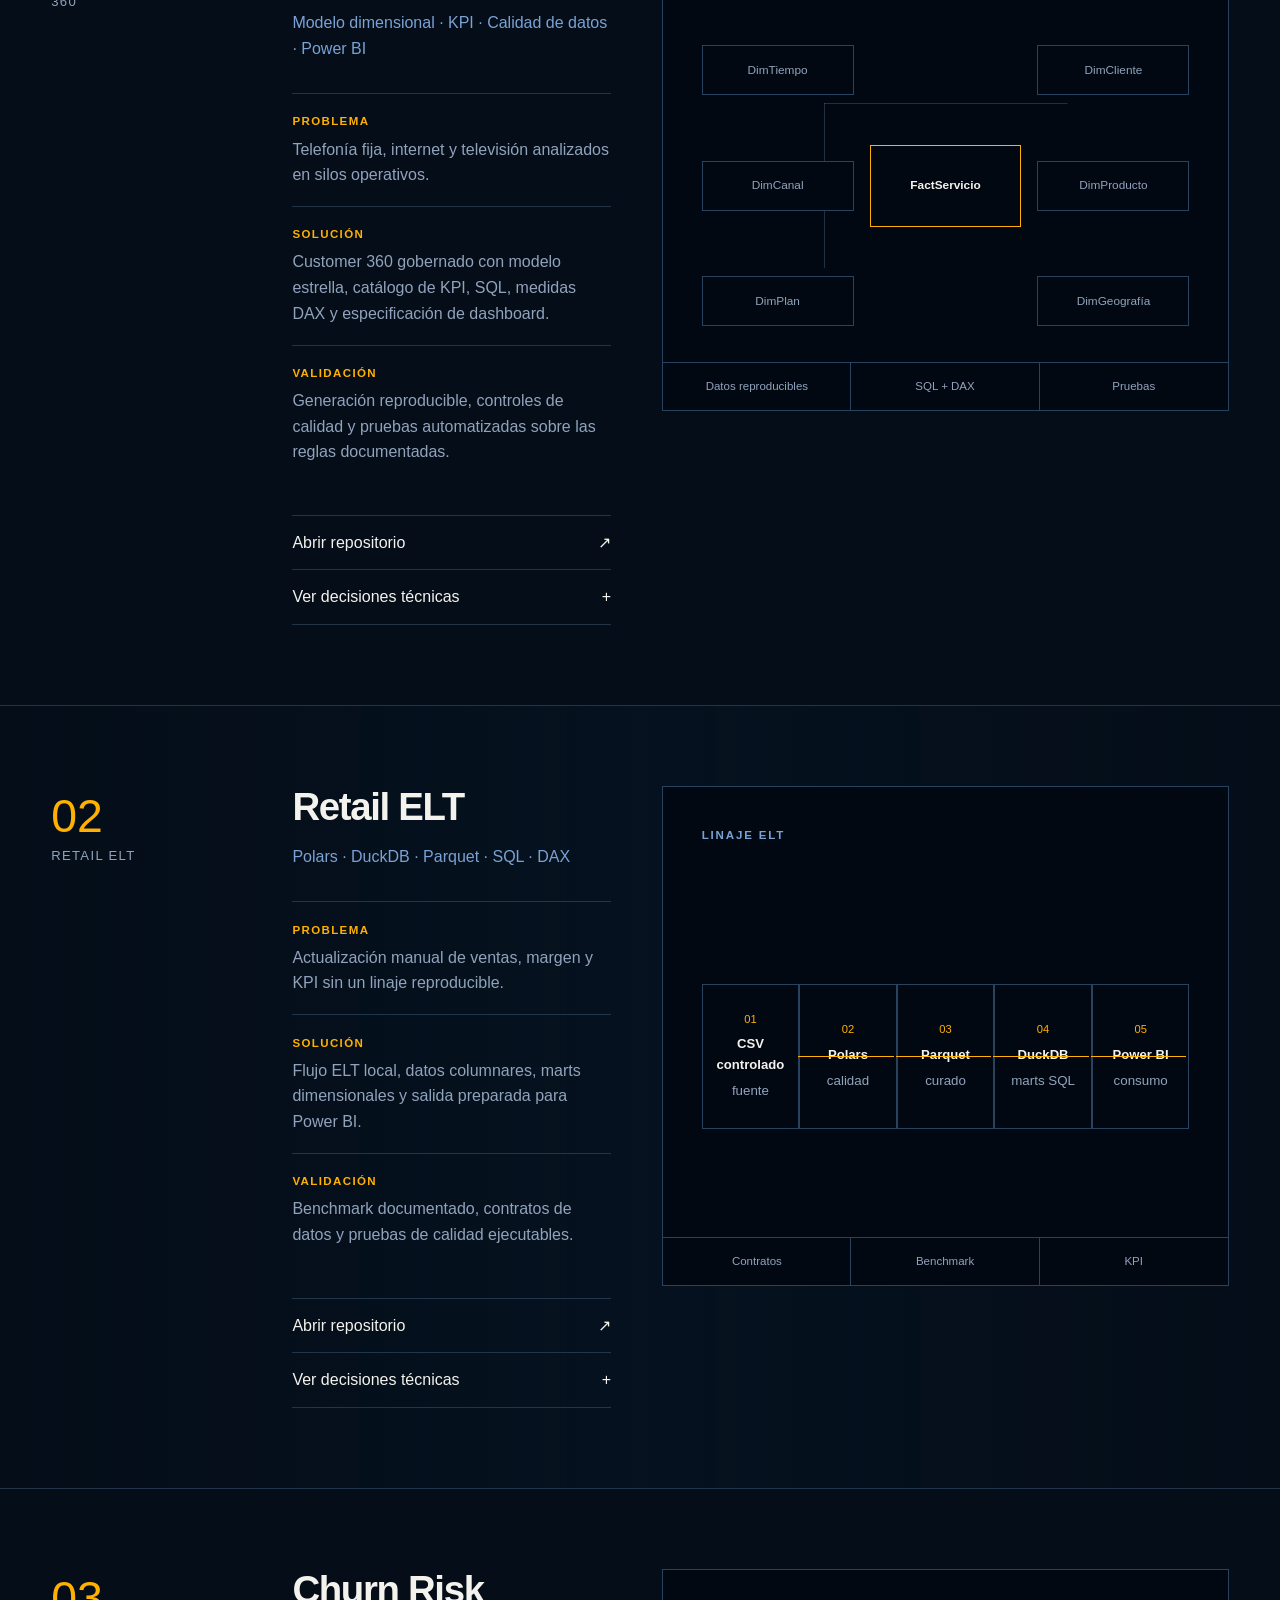
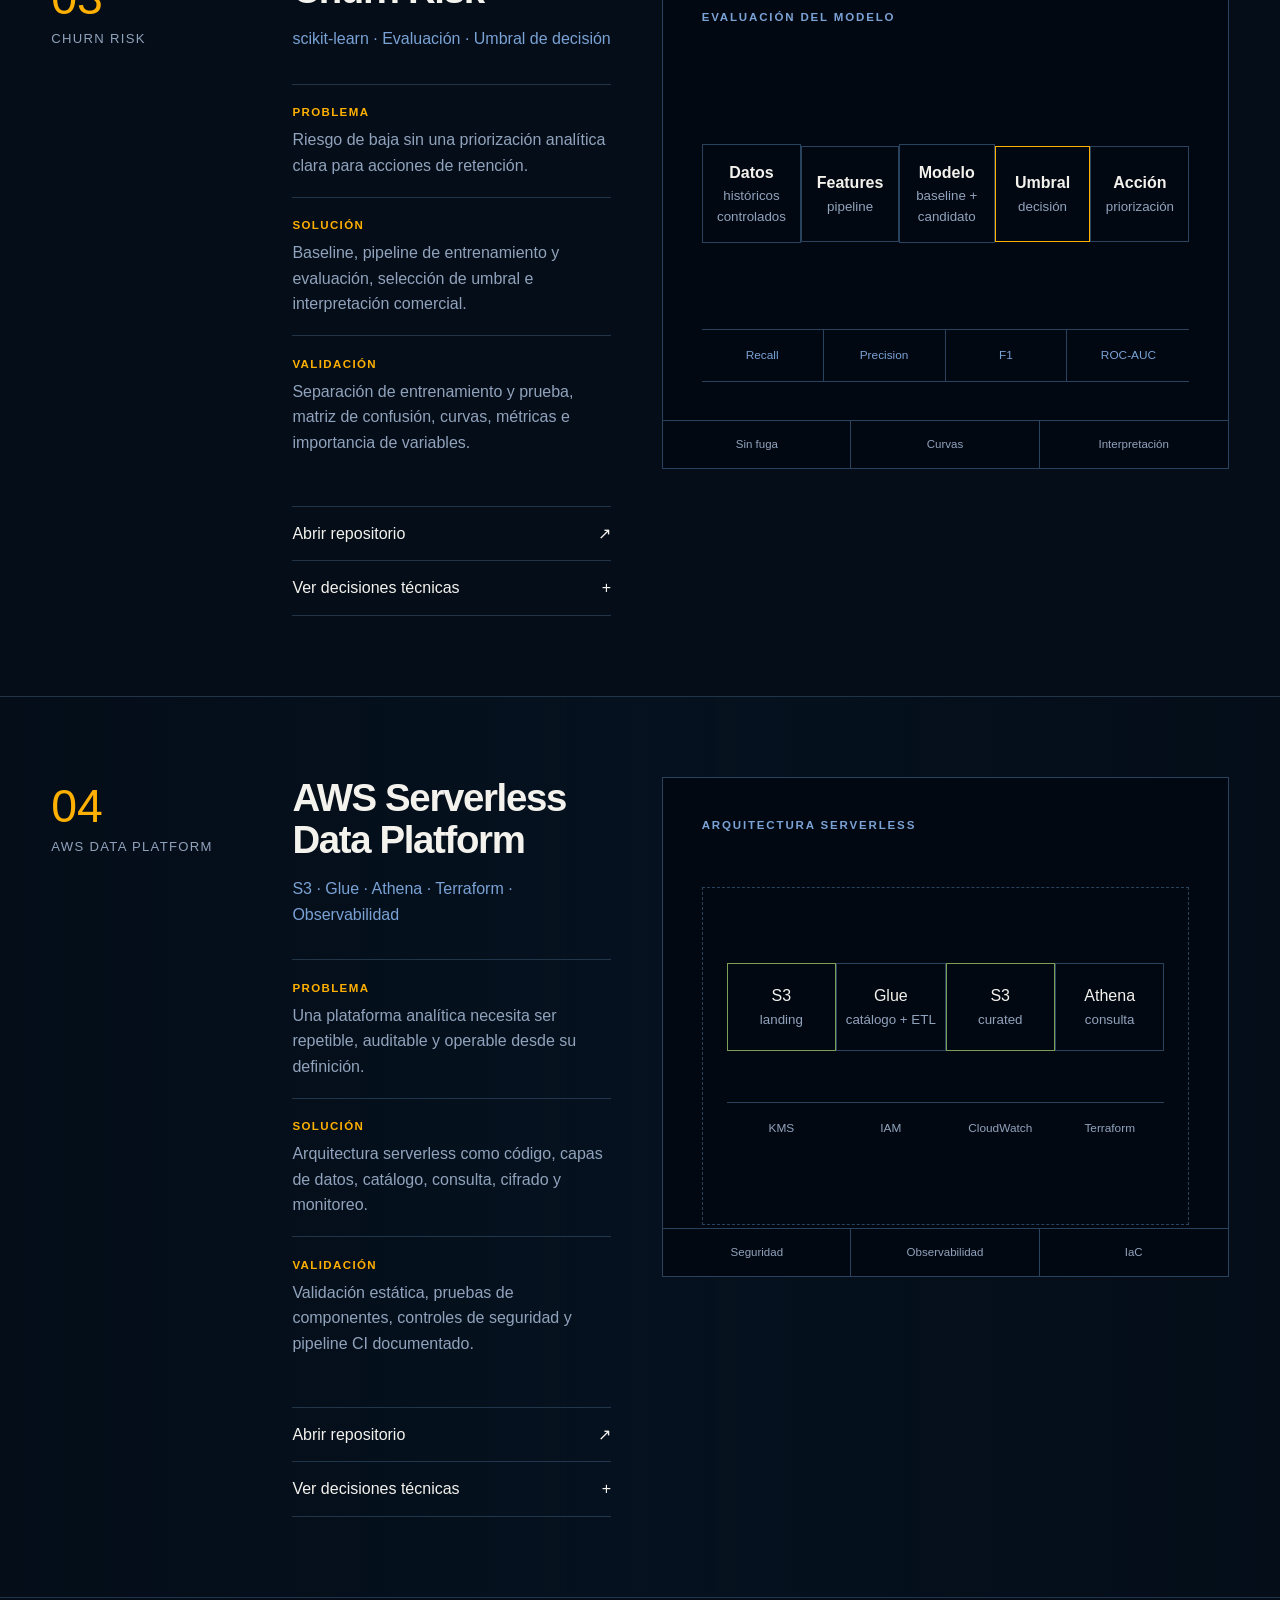
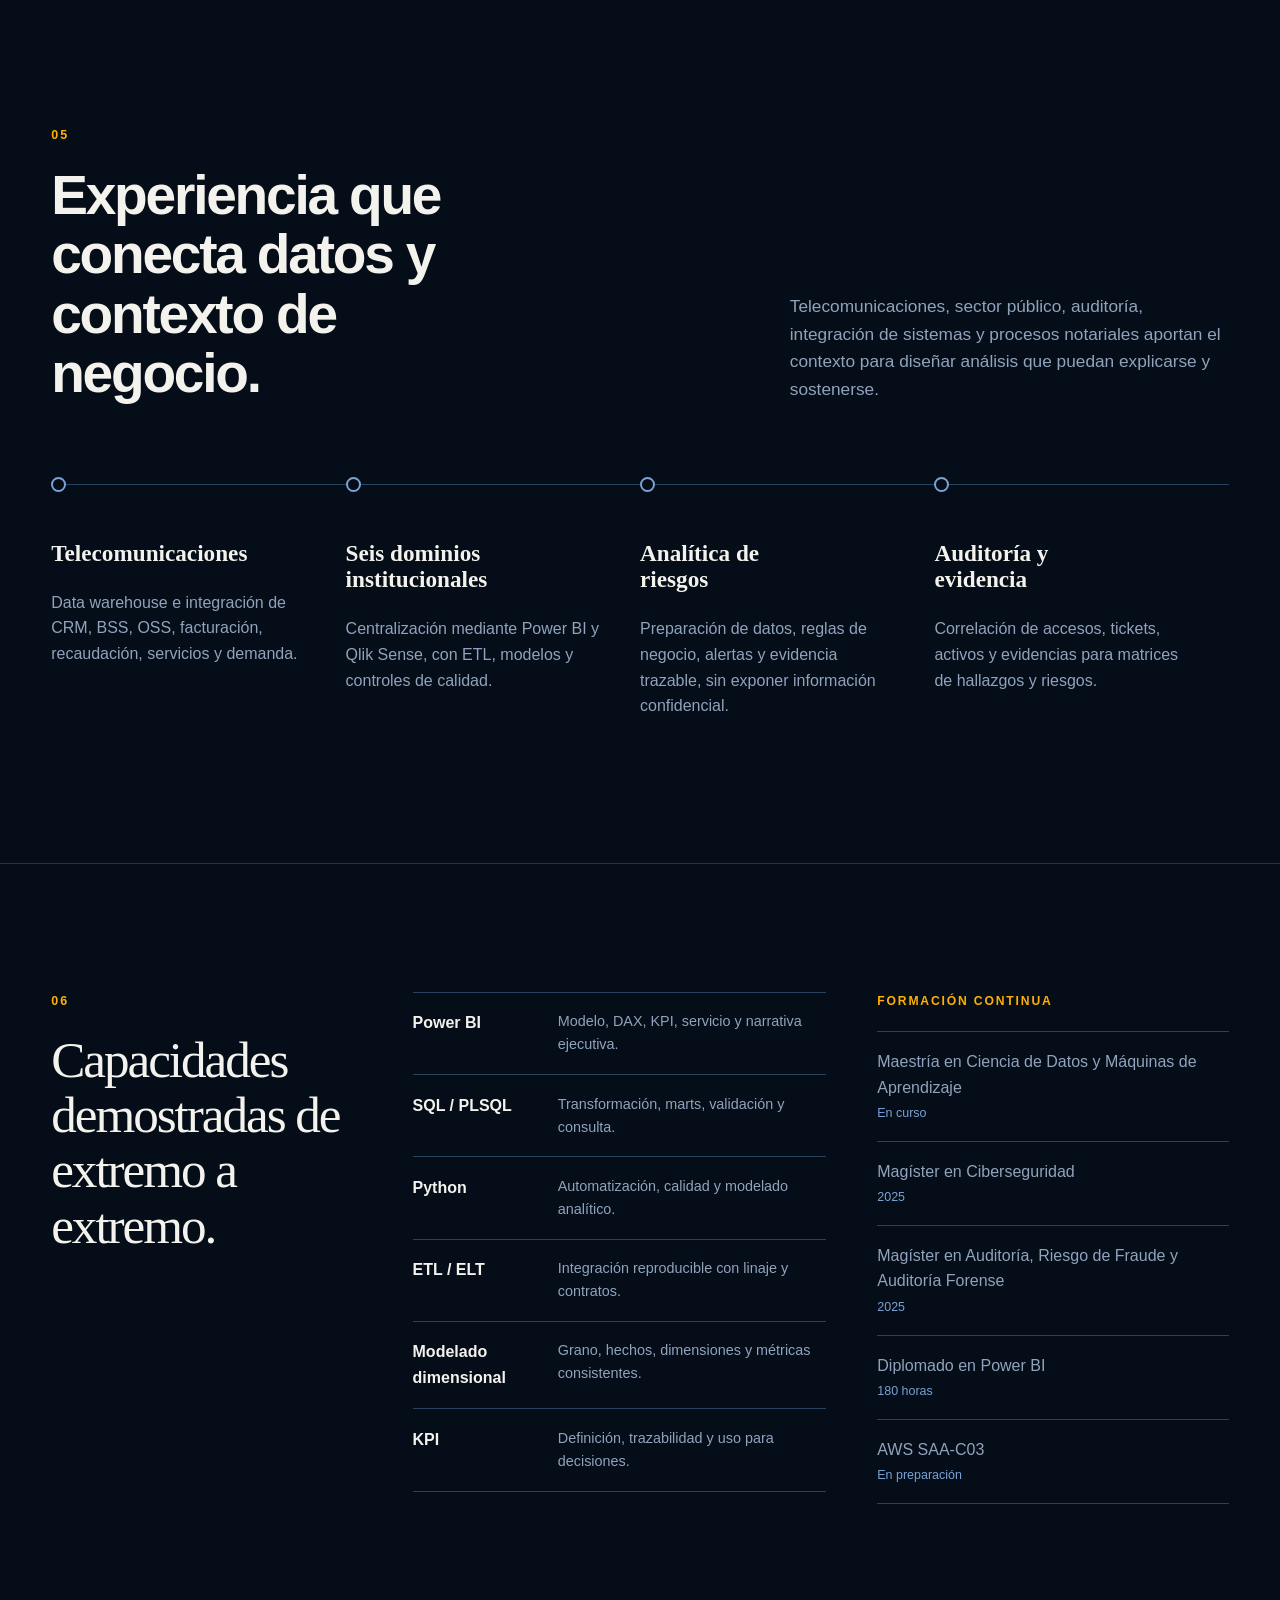
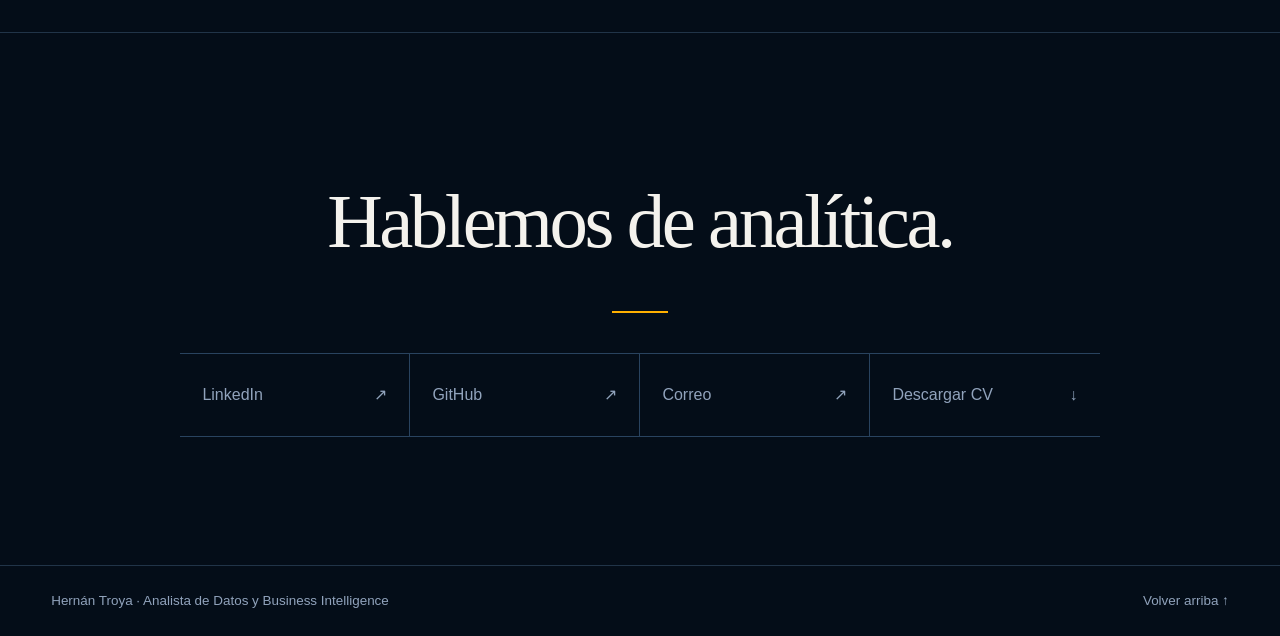
==== commit 6b2004c6: "HT: actualiza el portafolio y el currículum profesional" ====
--- a/portfolio-site/index.html
+++ b/portfolio-site/index.html
@@ -120,7 +120,7 @@
             <p class="project-tech">Modelo dimensional · KPI · Calidad de datos · Power BI</p>
             <dl>
               <div><dt>Problema</dt><dd>Telefonía fija, internet y televisión analizados en silos operativos.</dd></div>
-              <div><dt>Solución</dt><dd>Customer 360 sintético con modelo estrella, catálogo de KPI, SQL, medidas DAX y especificación de dashboard.</dd></div>
+              <div><dt>Solución</dt><dd>Customer 360 gobernado con modelo estrella, catálogo de KPI, SQL, medidas DAX y especificación de dashboard.</dd></div>
               <div><dt>Validación</dt><dd>Generación reproducible, controles de calidad y pruebas automatizadas sobre las reglas documentadas.</dd></div>
             </dl>
             <div class="project-links">
@@ -128,7 +128,7 @@
               <button type="button" data-detail-toggle aria-expanded="false">Ver decisiones técnicas <span aria-hidden="true">+</span></button>
             </div>
             <div class="technical-detail" hidden>
-              <p>Grano declarado, dimensiones conformadas, reglas de calidad, trazabilidad del KPI y separación entre datos sintéticos y experiencia sectorial.</p>
+              <p>Grano declarado, dimensiones conformadas, reglas de calidad, trazabilidad del KPI y separación entre datos de referencia y experiencia sectorial.</p>
             </div>
           </div>
           <figure class="project-visual star-visual" aria-label="Modelo estrella de Telecom Customer 360">
@@ -138,7 +138,7 @@
               <span class="node">DimCanal</span><strong class="node fact">FactServicio</strong><span class="node">DimProducto</span>
               <span class="node">DimPlan</span><span></span><span class="node">DimGeografía</span>
             </div>
-            <div class="visual-footer"><span>Datos sintéticos</span><span>SQL + DAX</span><span>Pruebas</span></div>
+            <div class="visual-footer"><span>Datos reproducibles</span><span>SQL + DAX</span><span>Pruebas</span></div>
           </figure>
         </article>
 
@@ -161,7 +161,7 @@
           <figure class="project-visual pipeline-visual" aria-label="Linaje del proyecto Retail ELT">
             <div class="visual-label">LINAJE ELT</div>
             <ol class="pipeline">
-              <li><span>01</span><strong>CSV sintético</strong><small>fuente</small></li>
+              <li><span>01</span><strong>CSV controlado</strong><small>fuente</small></li>
               <li><span>02</span><strong>Polars</strong><small>calidad</small></li>
               <li><span>03</span><strong>Parquet</strong><small>curado</small></li>
               <li><span>04</span><strong>DuckDB</strong><small>marts SQL</small></li>
@@ -190,7 +190,7 @@
           <figure class="project-visual model-visual" aria-label="Flujo de evaluación de Churn Risk">
             <div class="visual-label">EVALUACIÓN DEL MODELO</div>
             <div class="model-flow">
-              <div><span>Datos</span><small>históricos sintéticos</small></div><i></i>
+              <div><span>Datos</span><small>históricos controlados</small></div><i></i>
               <div><span>Features</span><small>pipeline</small></div><i></i>
               <div><span>Modelo</span><small>baseline + candidato</small></div><i></i>
               <div class="active"><span>Umbral</span><small>decisión</small></div><i></i>
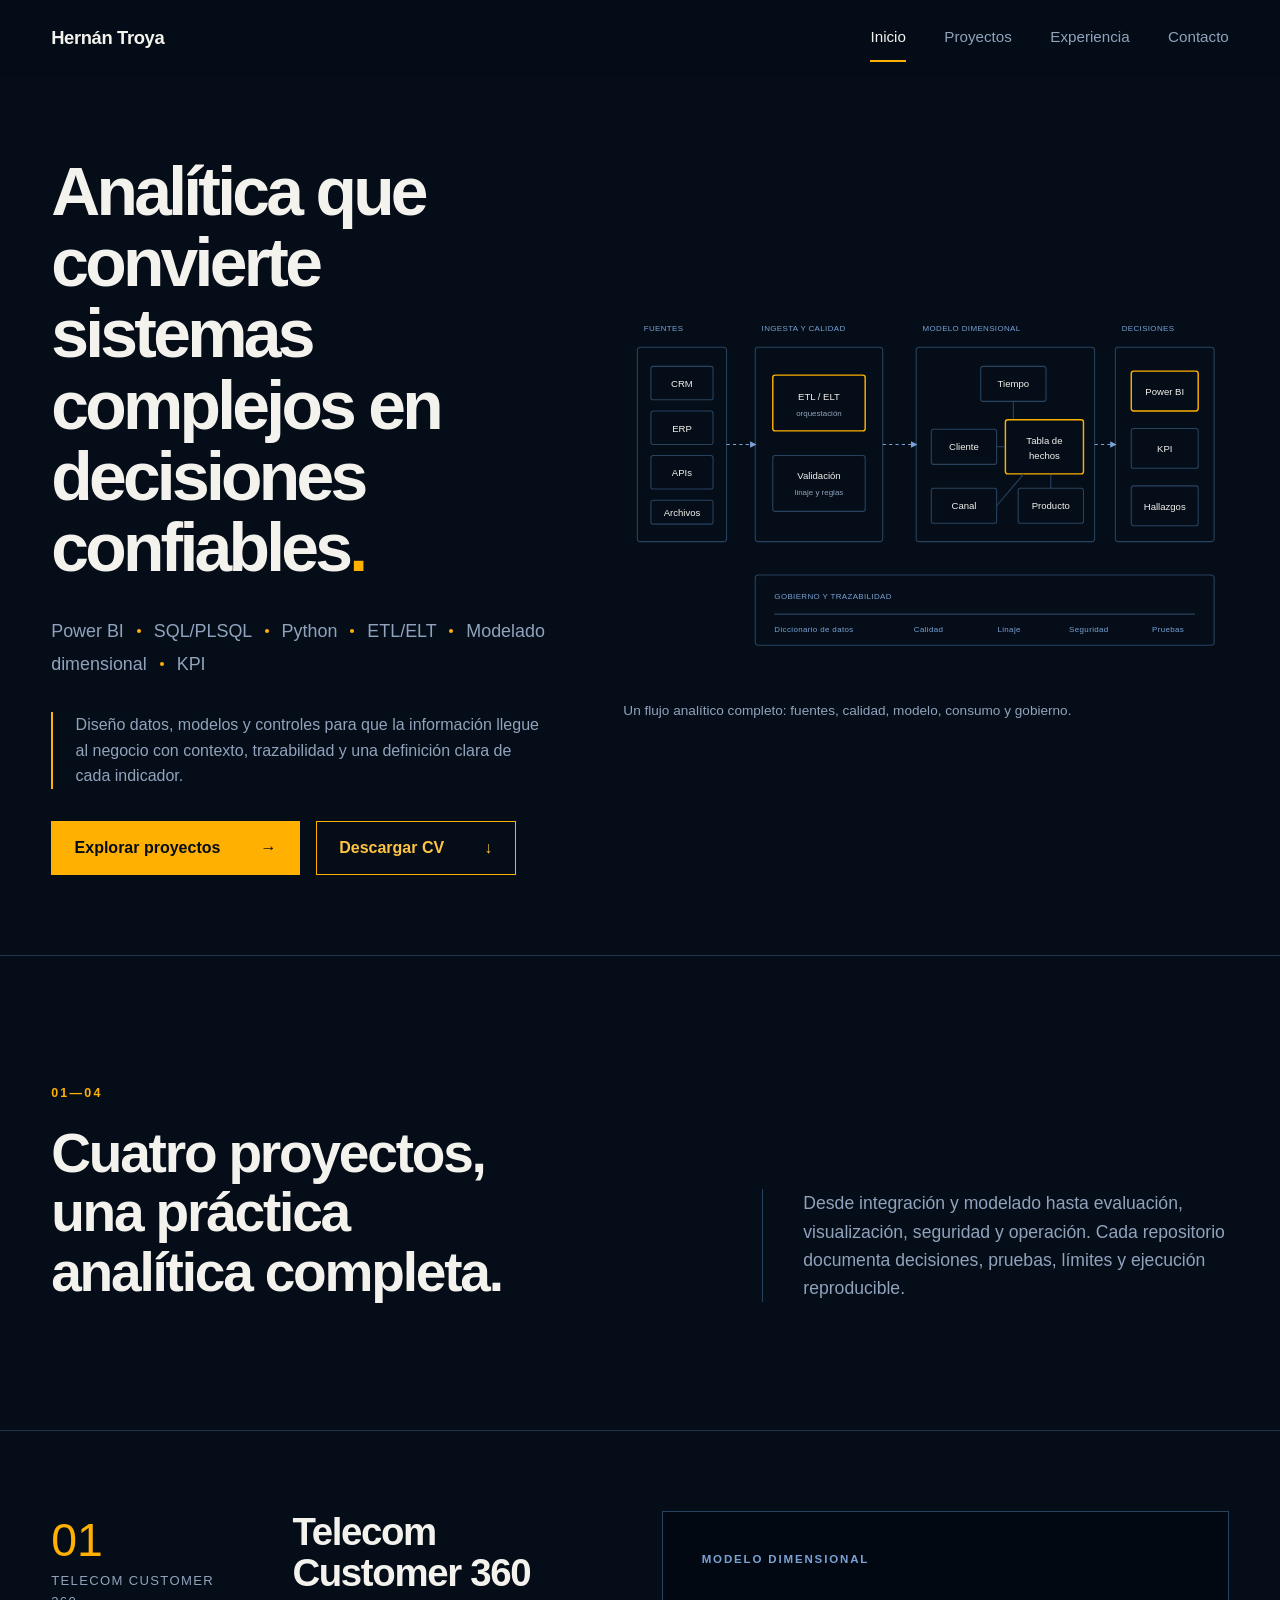
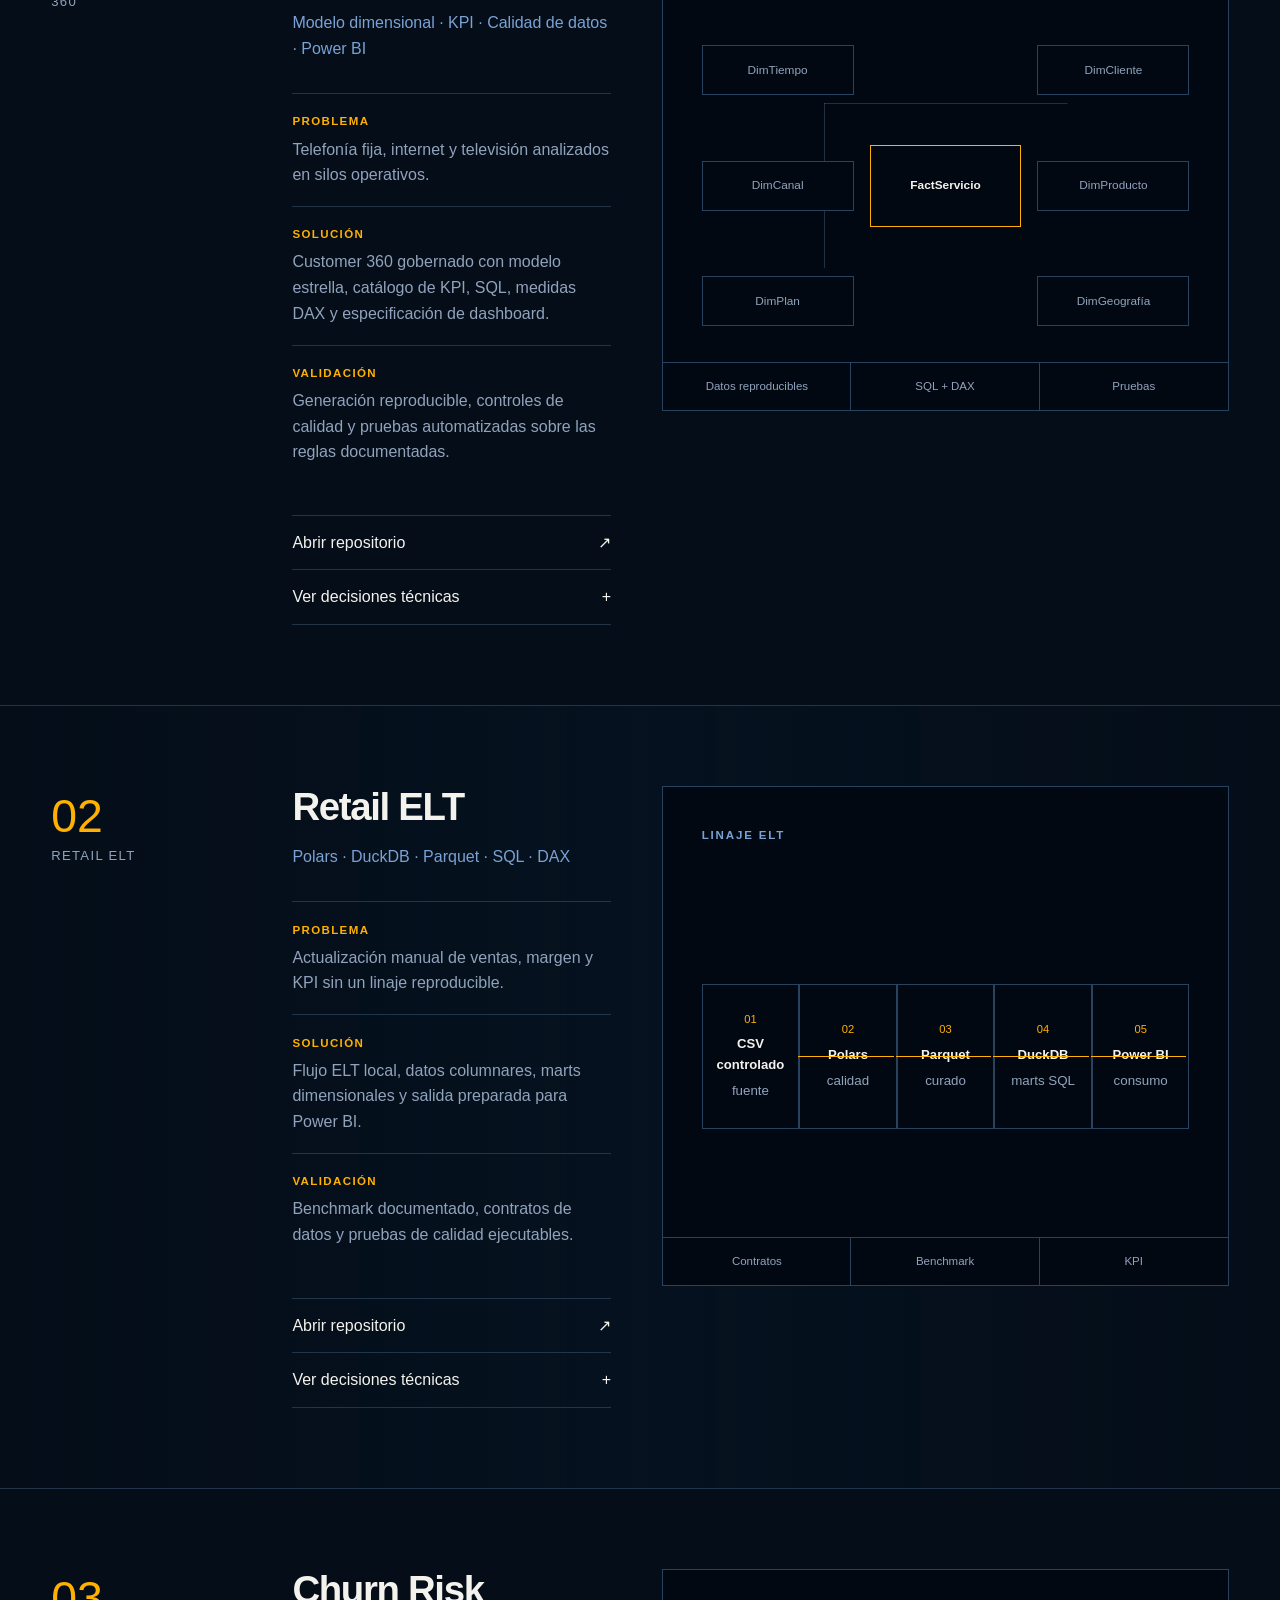
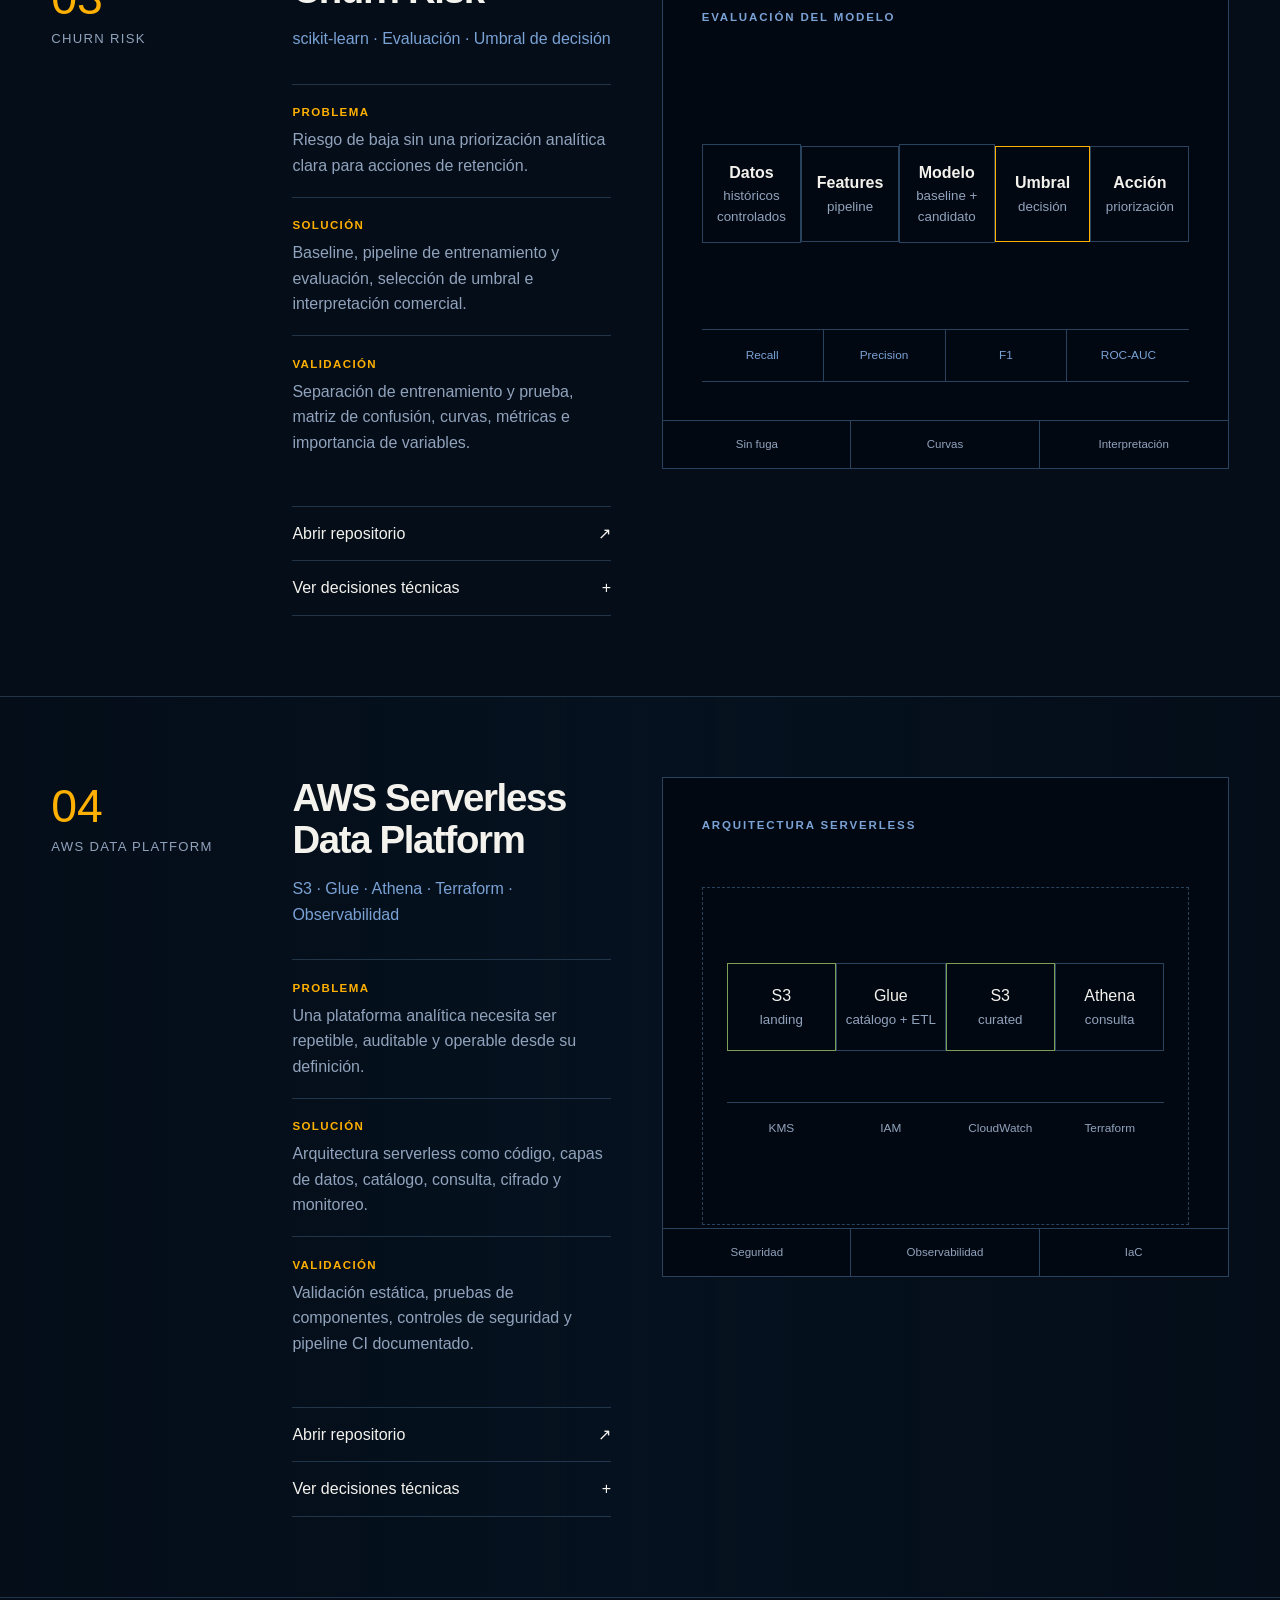
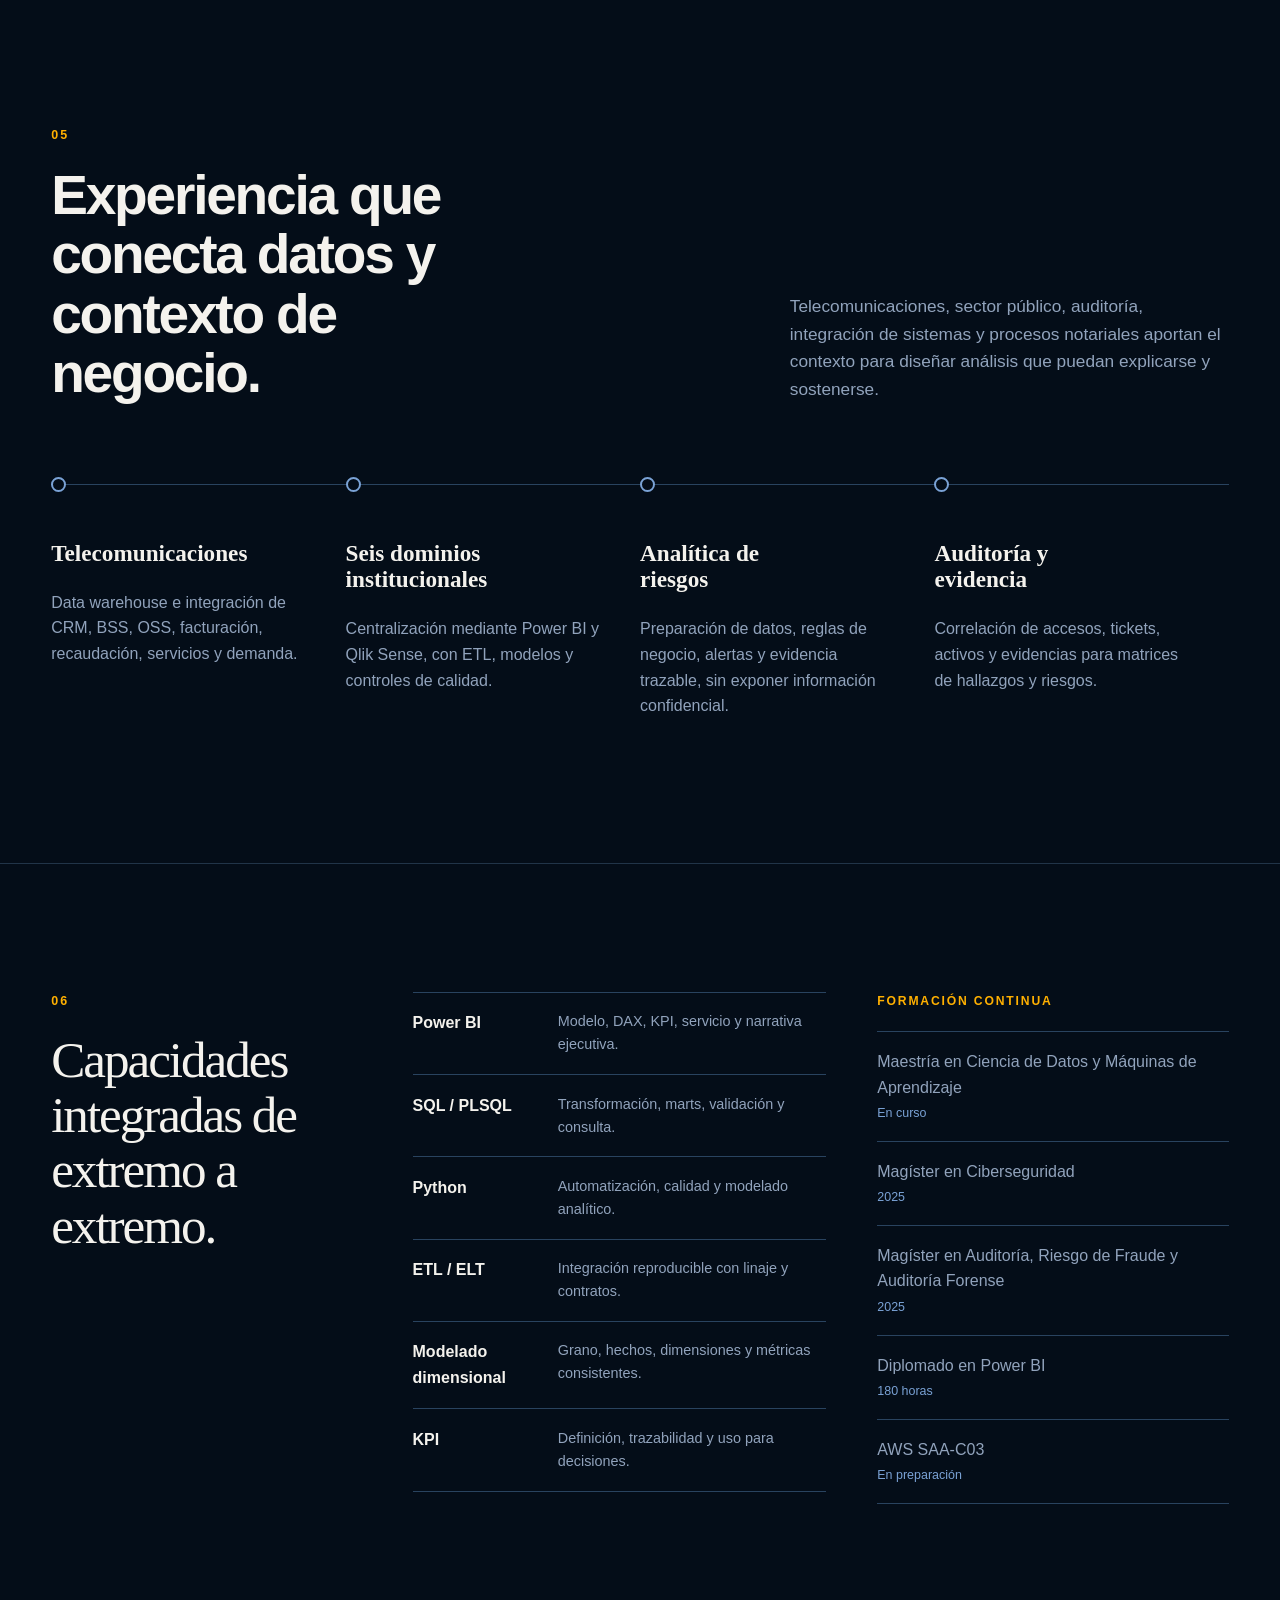
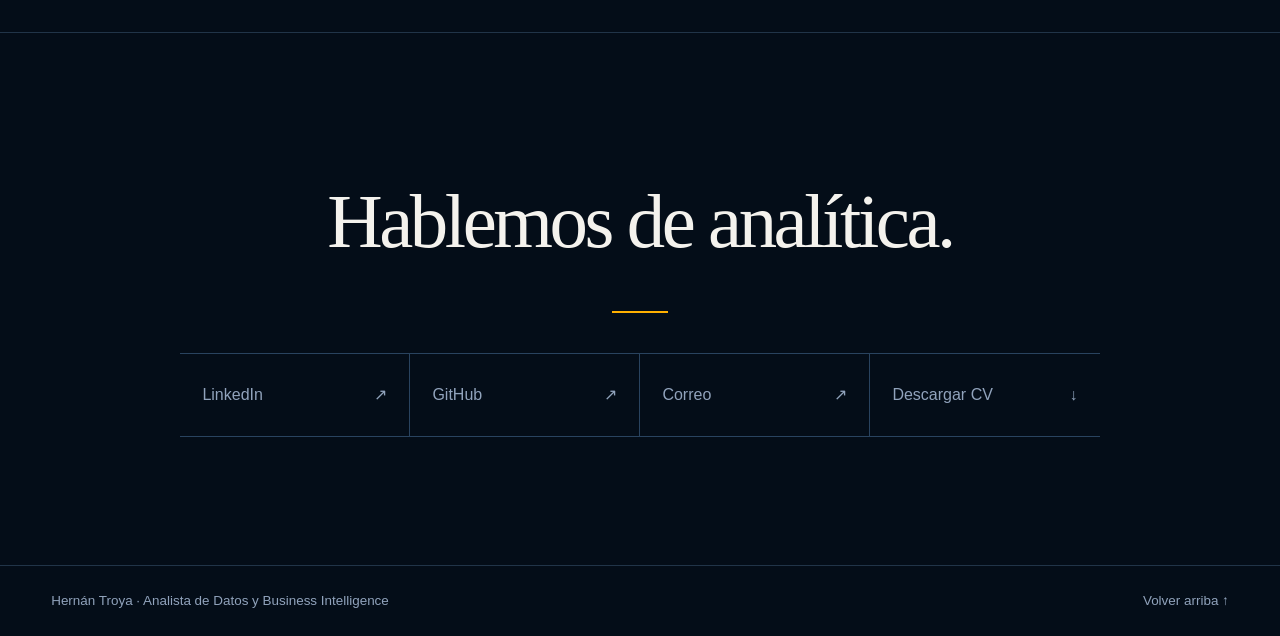
==== commit c100a5c2: "HT: incorpora historia, cohortes y observabilidad en Customer 360" ====
--- a/portfolio-site/index.html
+++ b/portfolio-site/index.html
@@ -247,7 +247,7 @@
       <section class="capabilities section-shell" aria-labelledby="capabilities-title">
         <div class="capabilities-copy">
           <span class="section-number" aria-hidden="true">06</span>
-          <h2 id="capabilities-title">Capacidades demostradas de extremo a extremo.</h2>
+          <h2 id="capabilities-title">Capacidades integradas de extremo a extremo.</h2>
         </div>
         <div class="capability-list">
           <div><strong>Power BI</strong><span>Modelo, DAX, KPI, servicio y narrativa ejecutiva.</span></div>
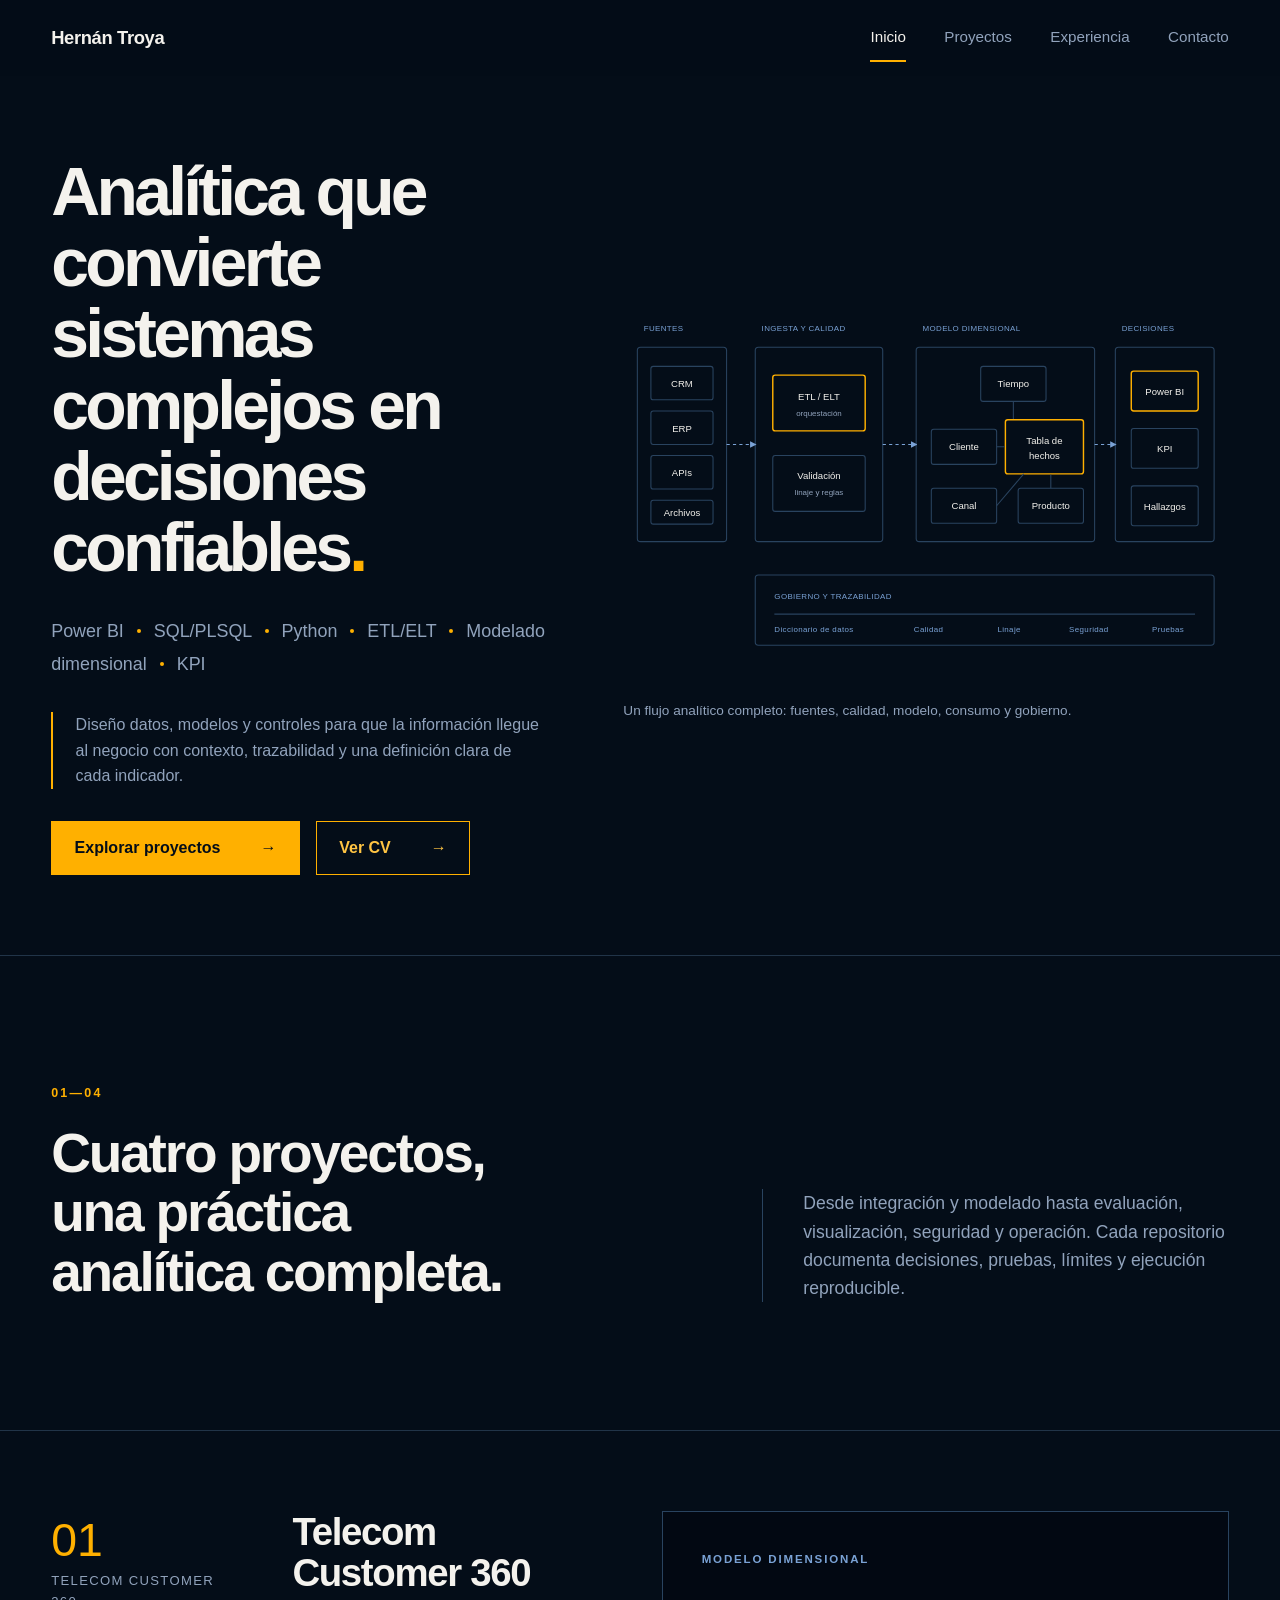
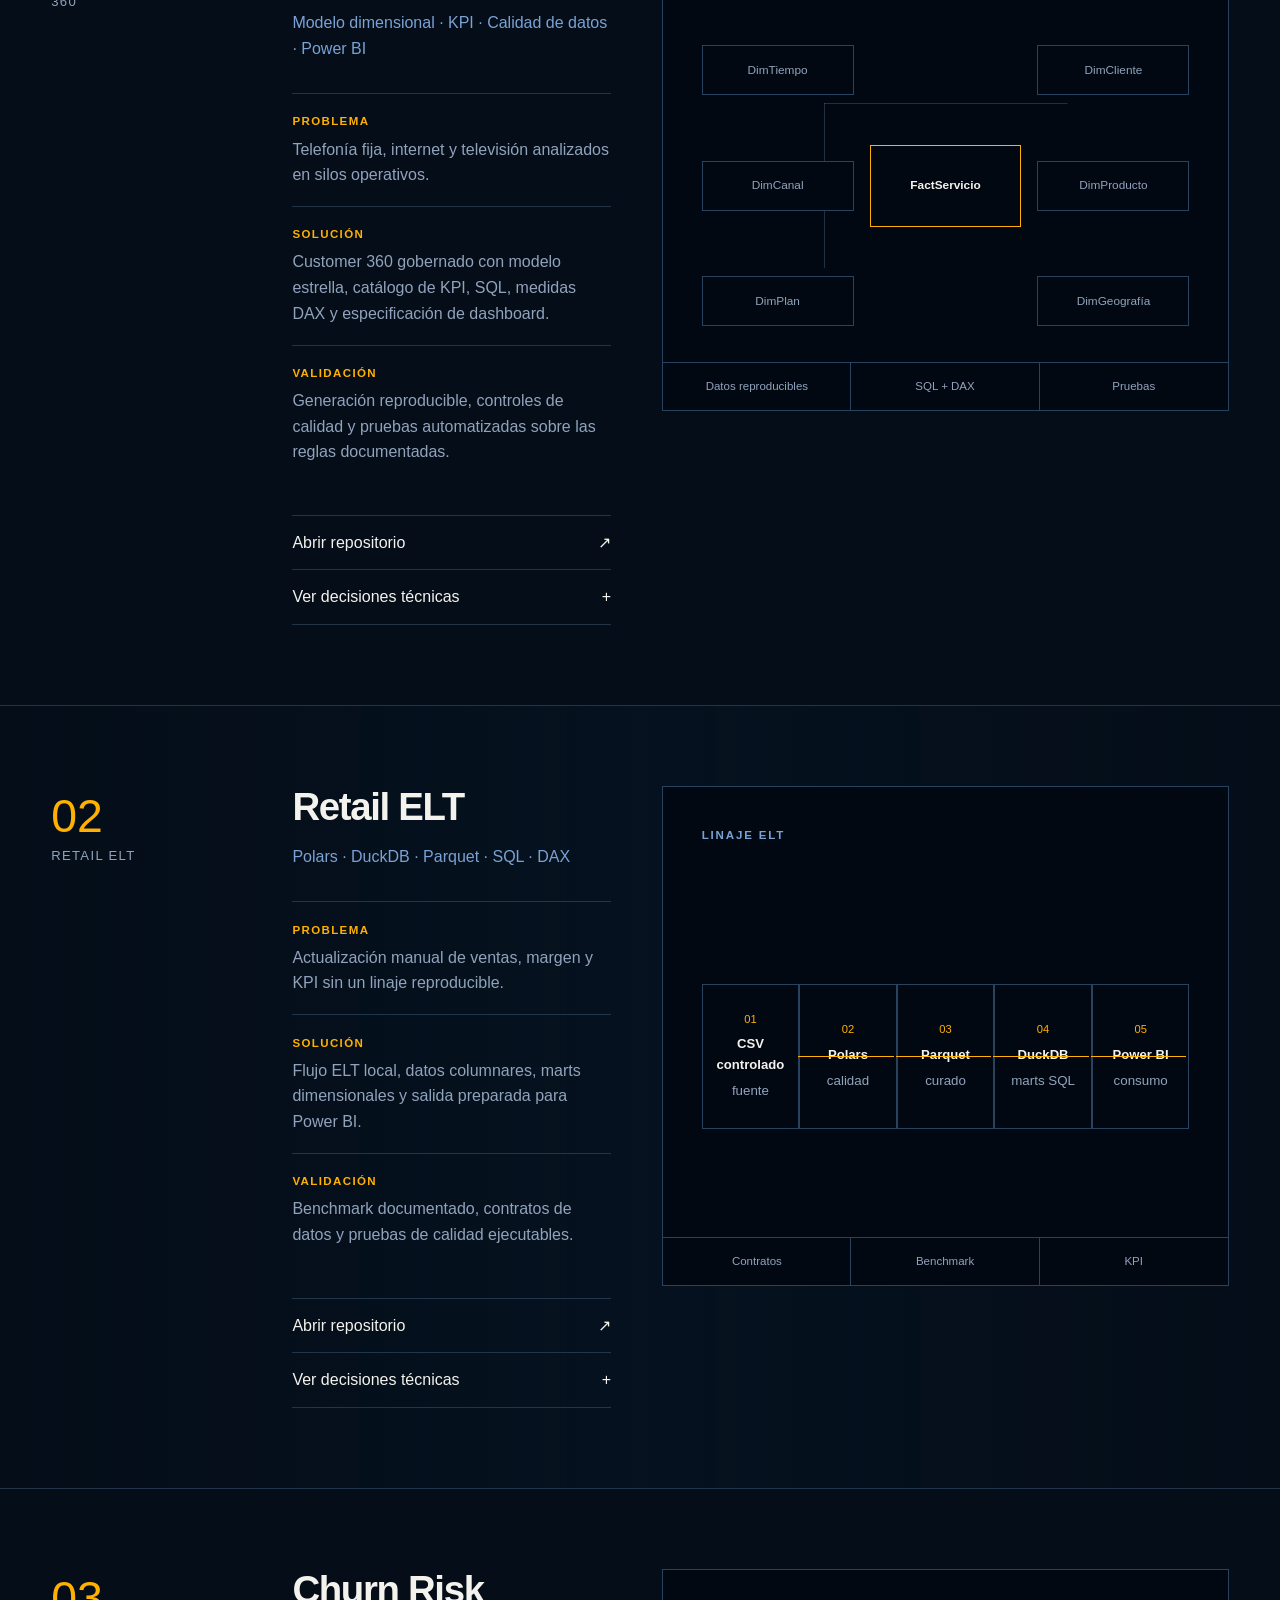
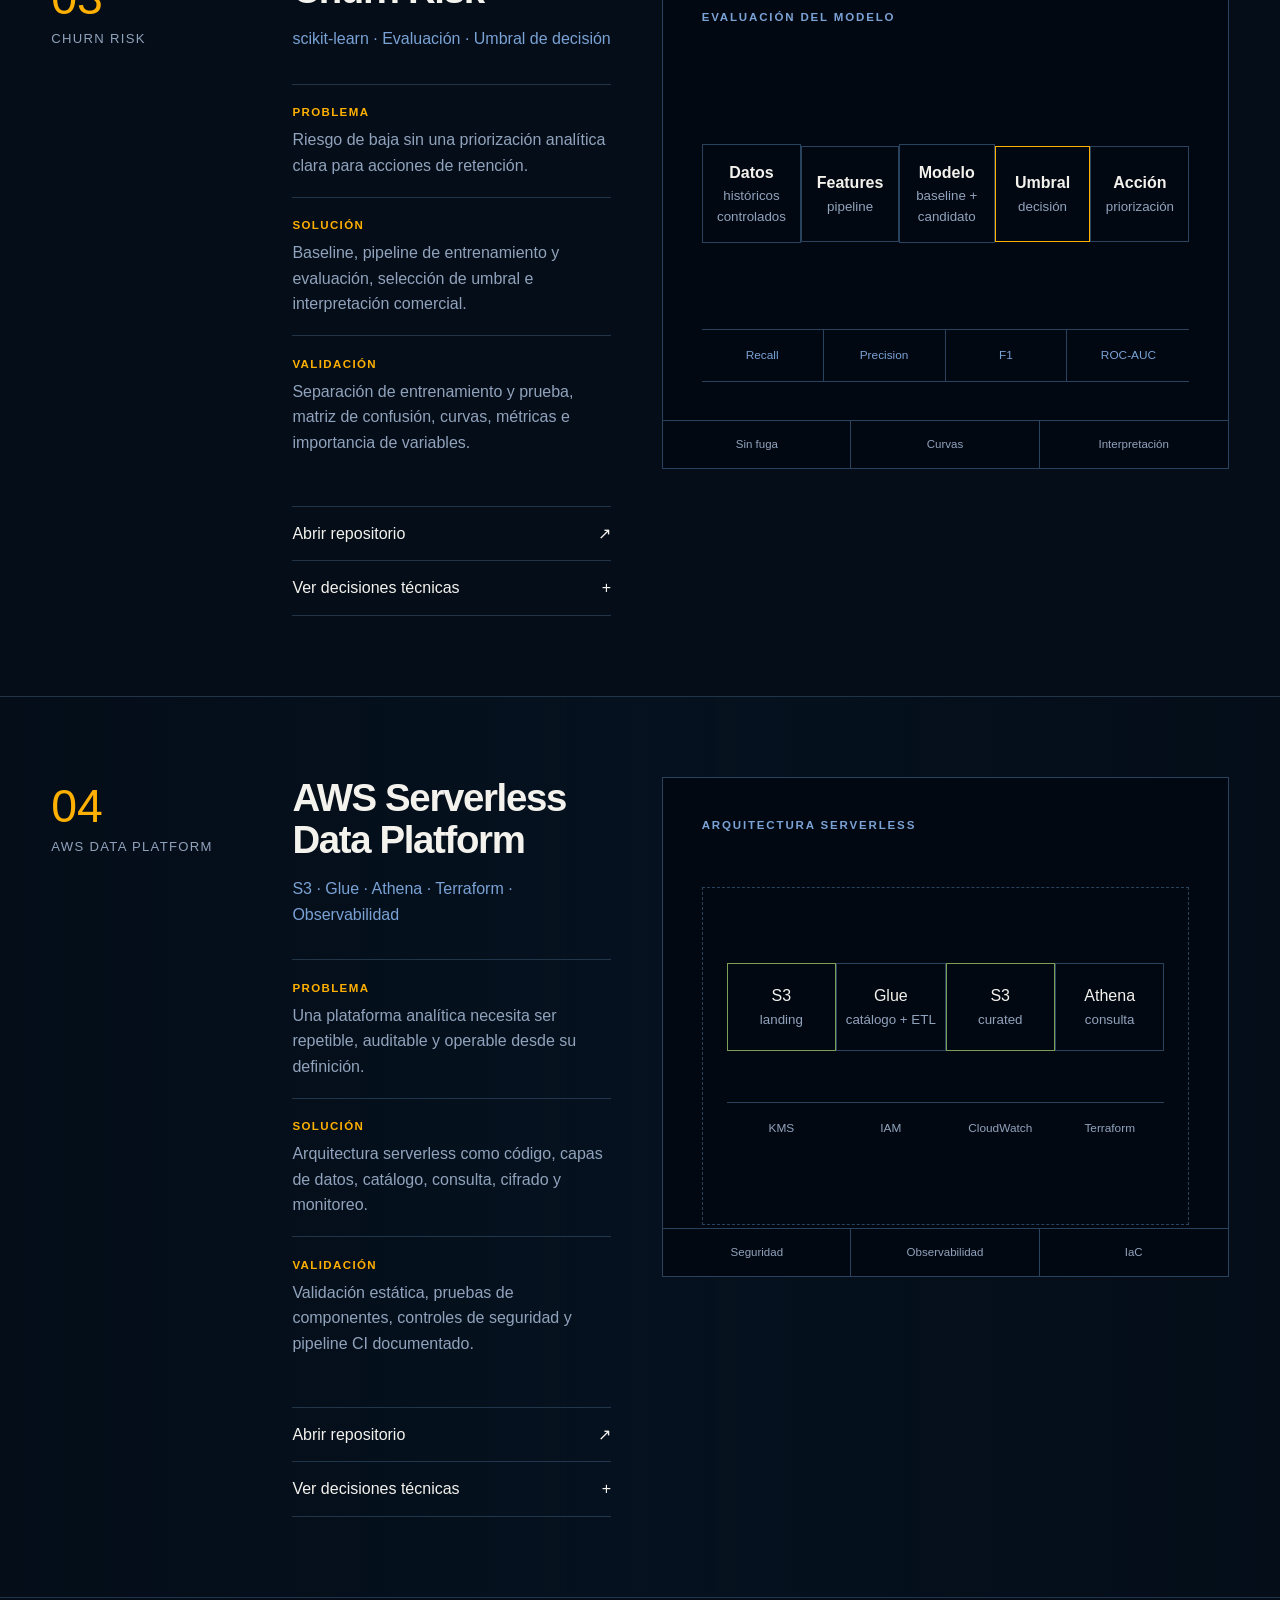
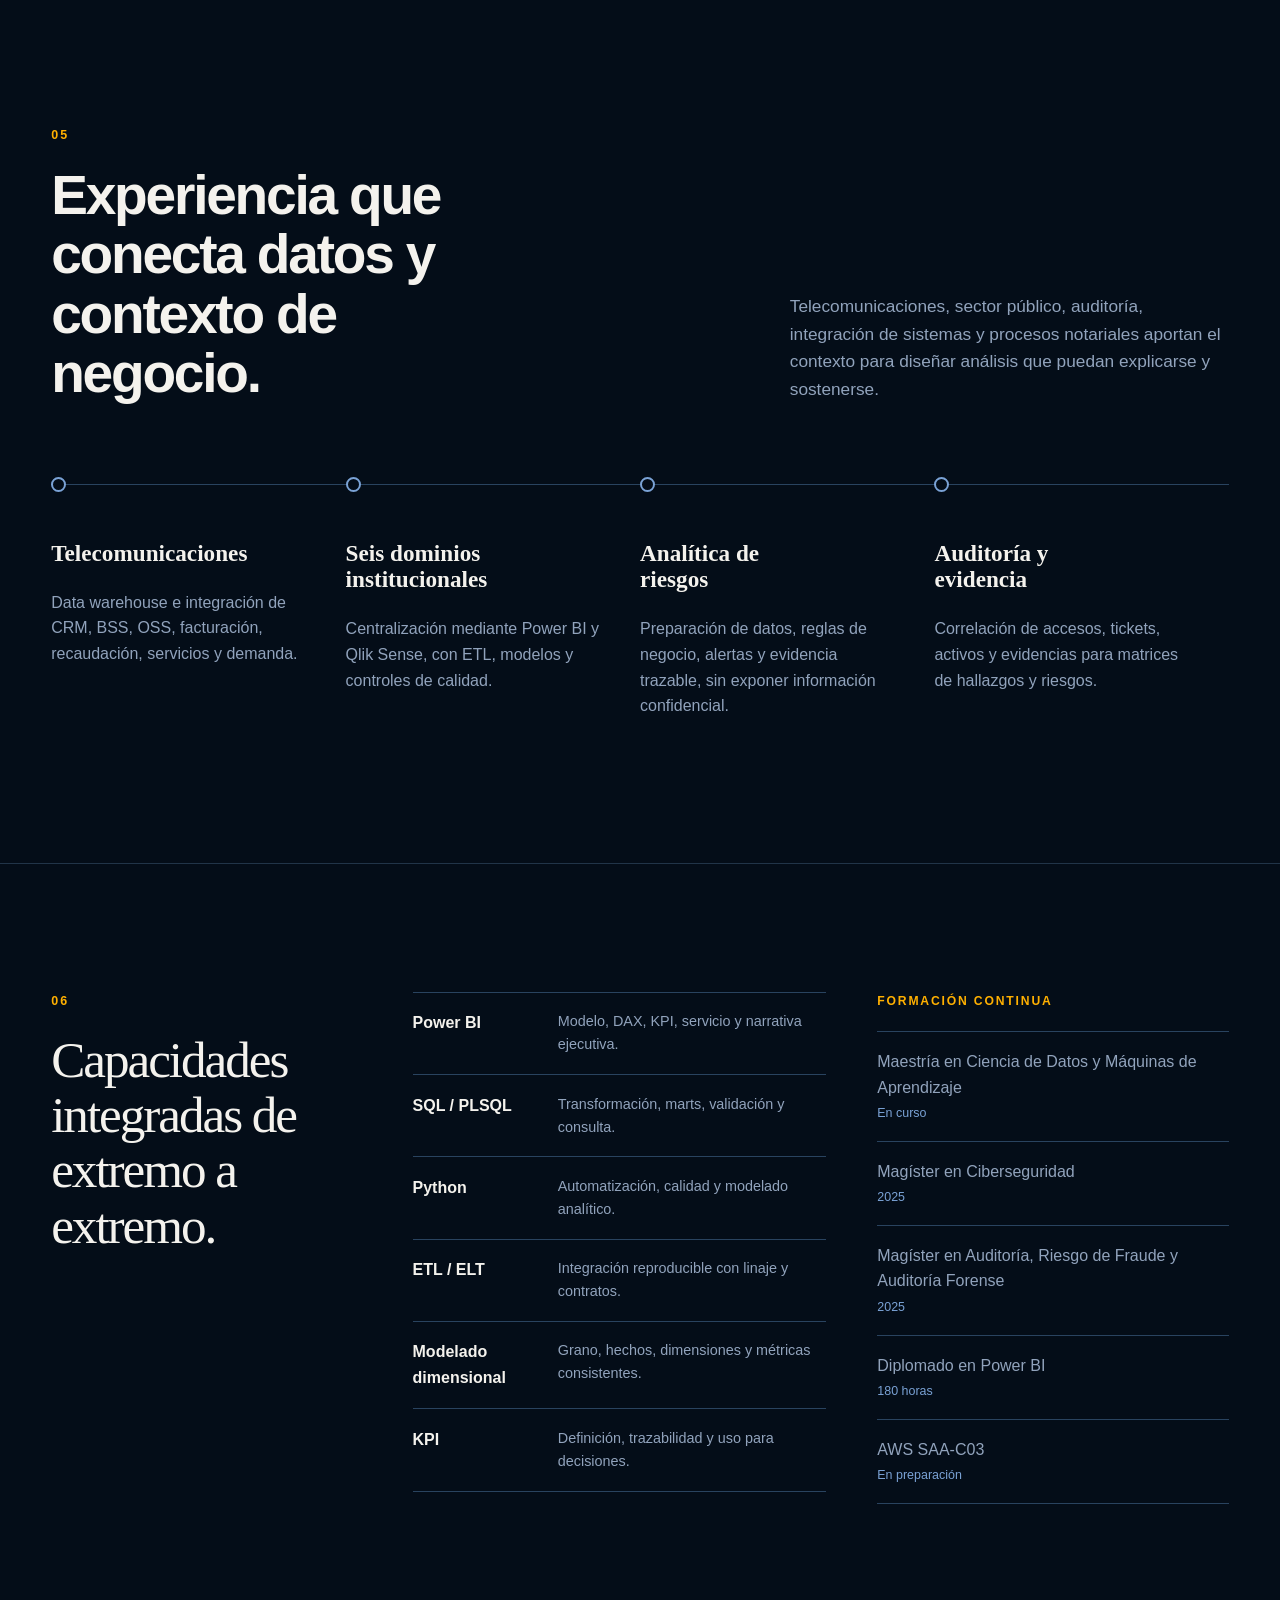
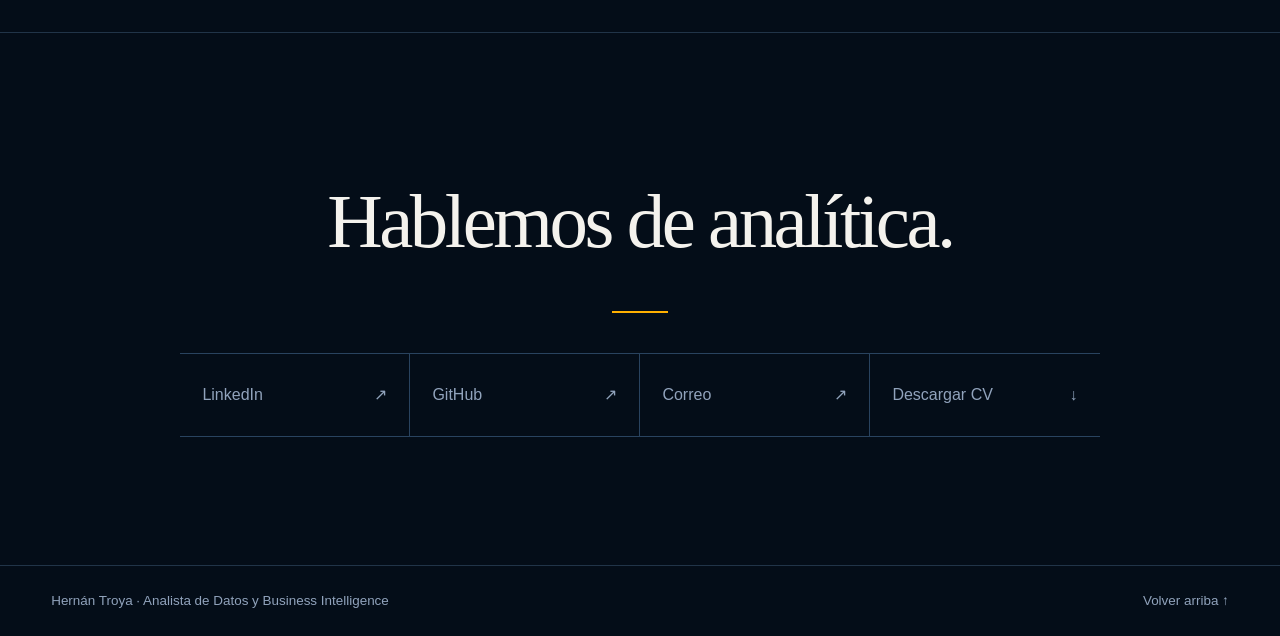
==== commit d6b72087: "HT: enlaza el curriculo desde la portada del portafolio" ====
--- a/portfolio-site/index.html
+++ b/portfolio-site/index.html
@@ -40,7 +40,7 @@
           </p>
           <div class="hero-actions">
             <a class="button button-primary" href="#proyectos">Explorar proyectos <span aria-hidden="true">→</span></a>
-            <a class="button button-secondary" href="CV_Hernan_Troya_Analista_Datos_ATS_2026.pdf">Descargar CV <span aria-hidden="true">↓</span></a>
+            <a class="button button-secondary" href="cv.html">Ver CV <span aria-hidden="true">→</span></a>
           </div>
         </div>
 
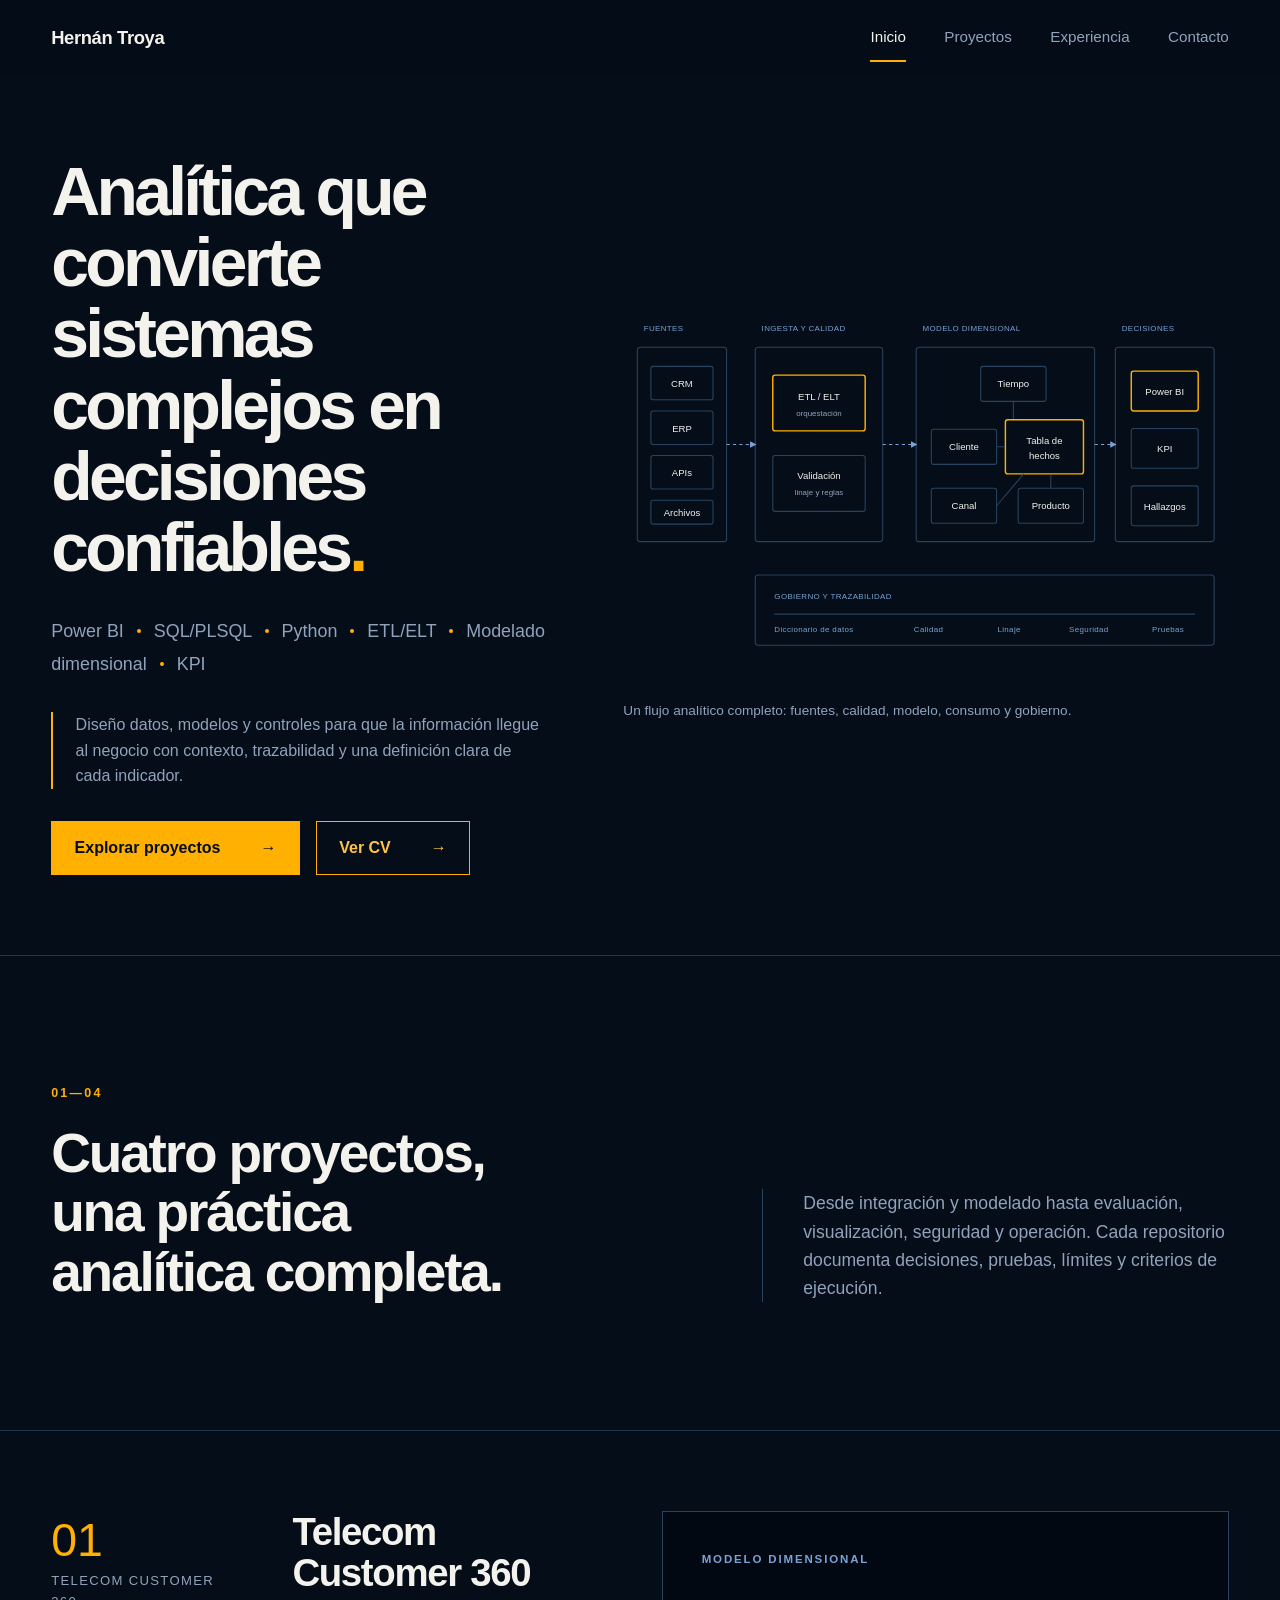
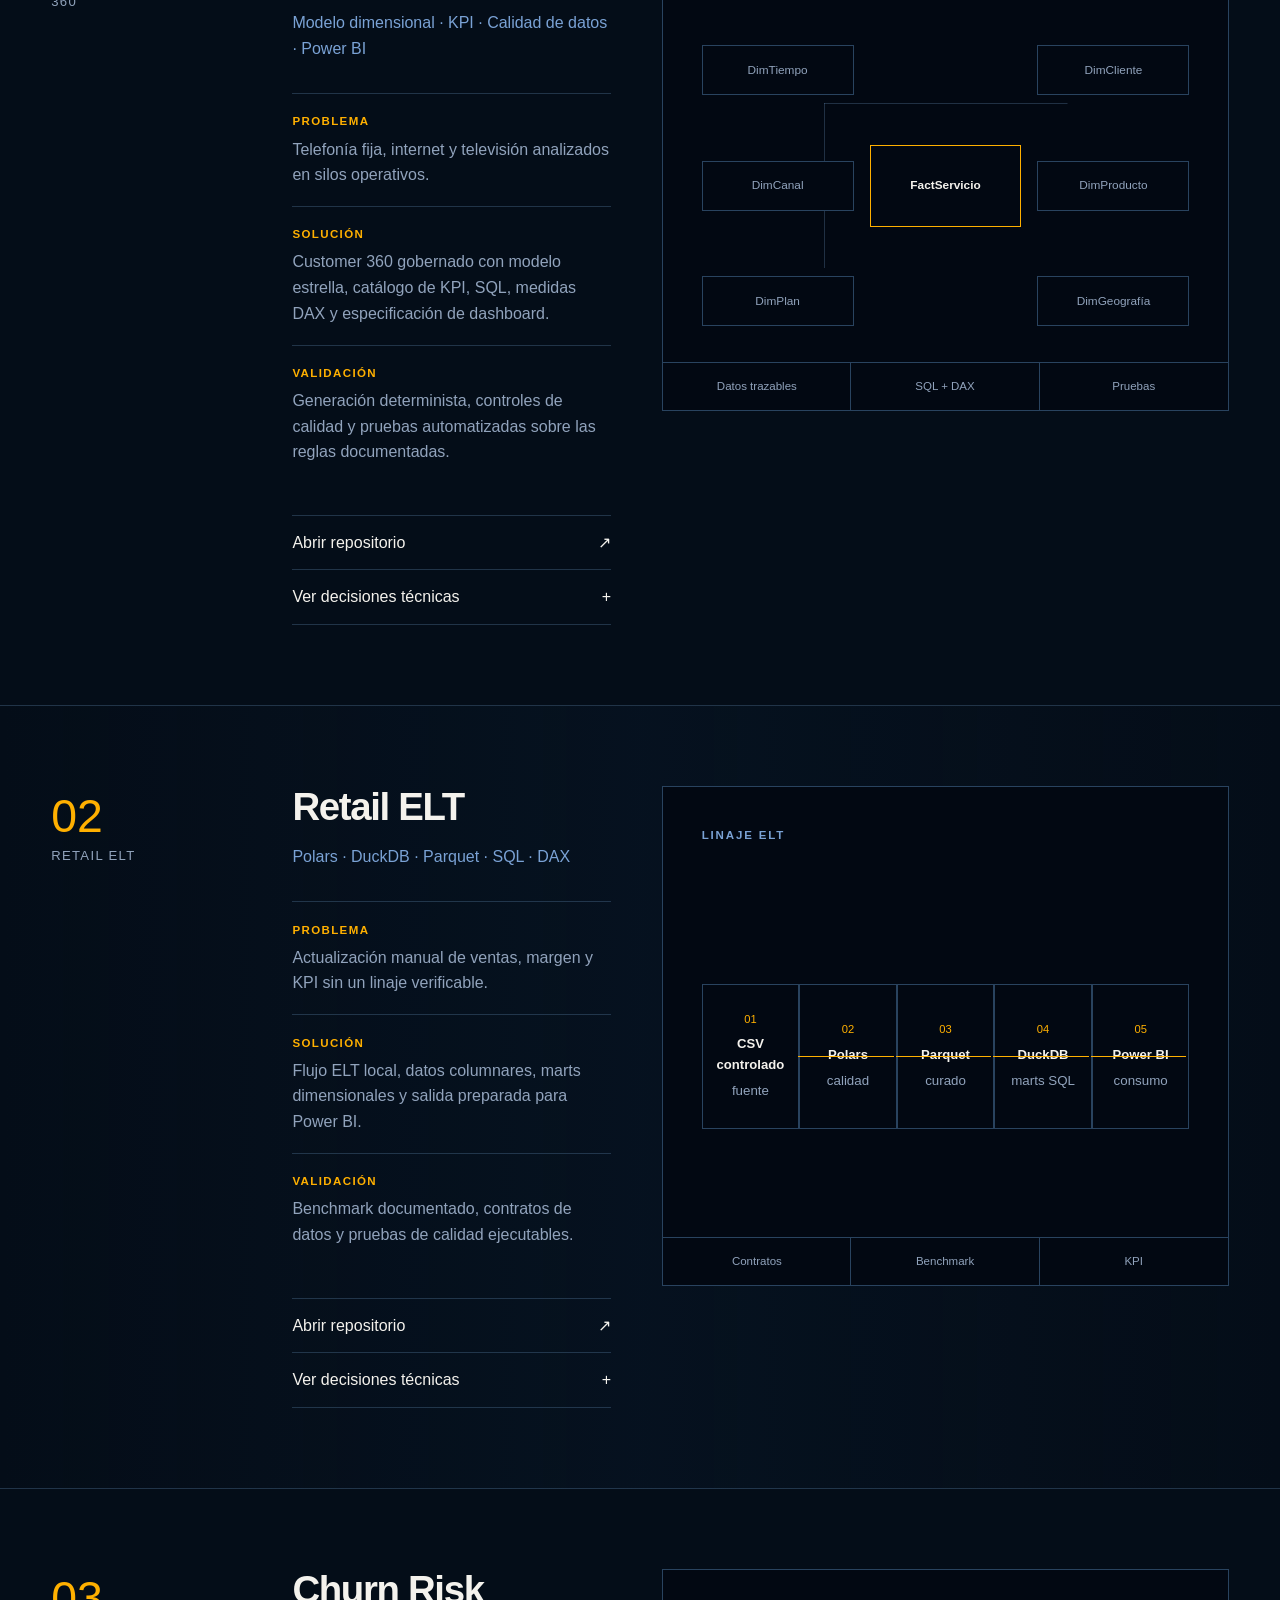
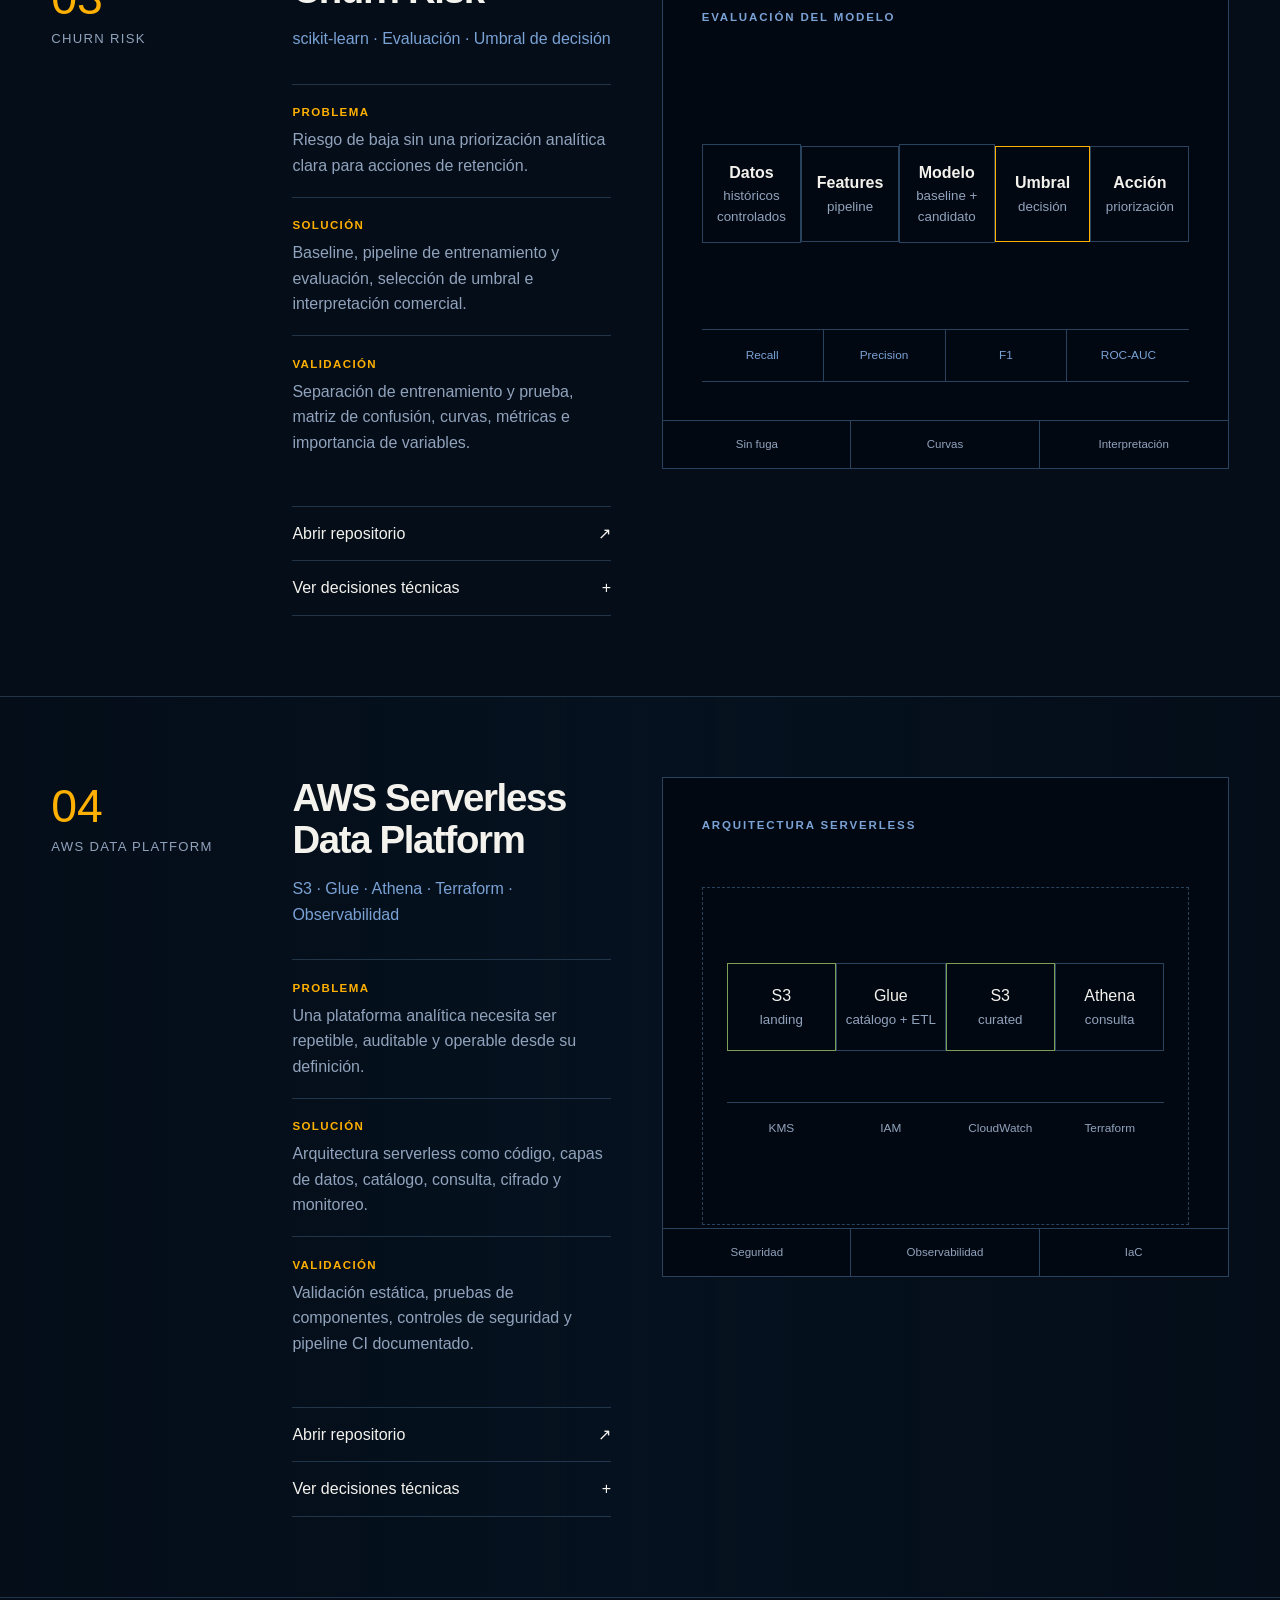
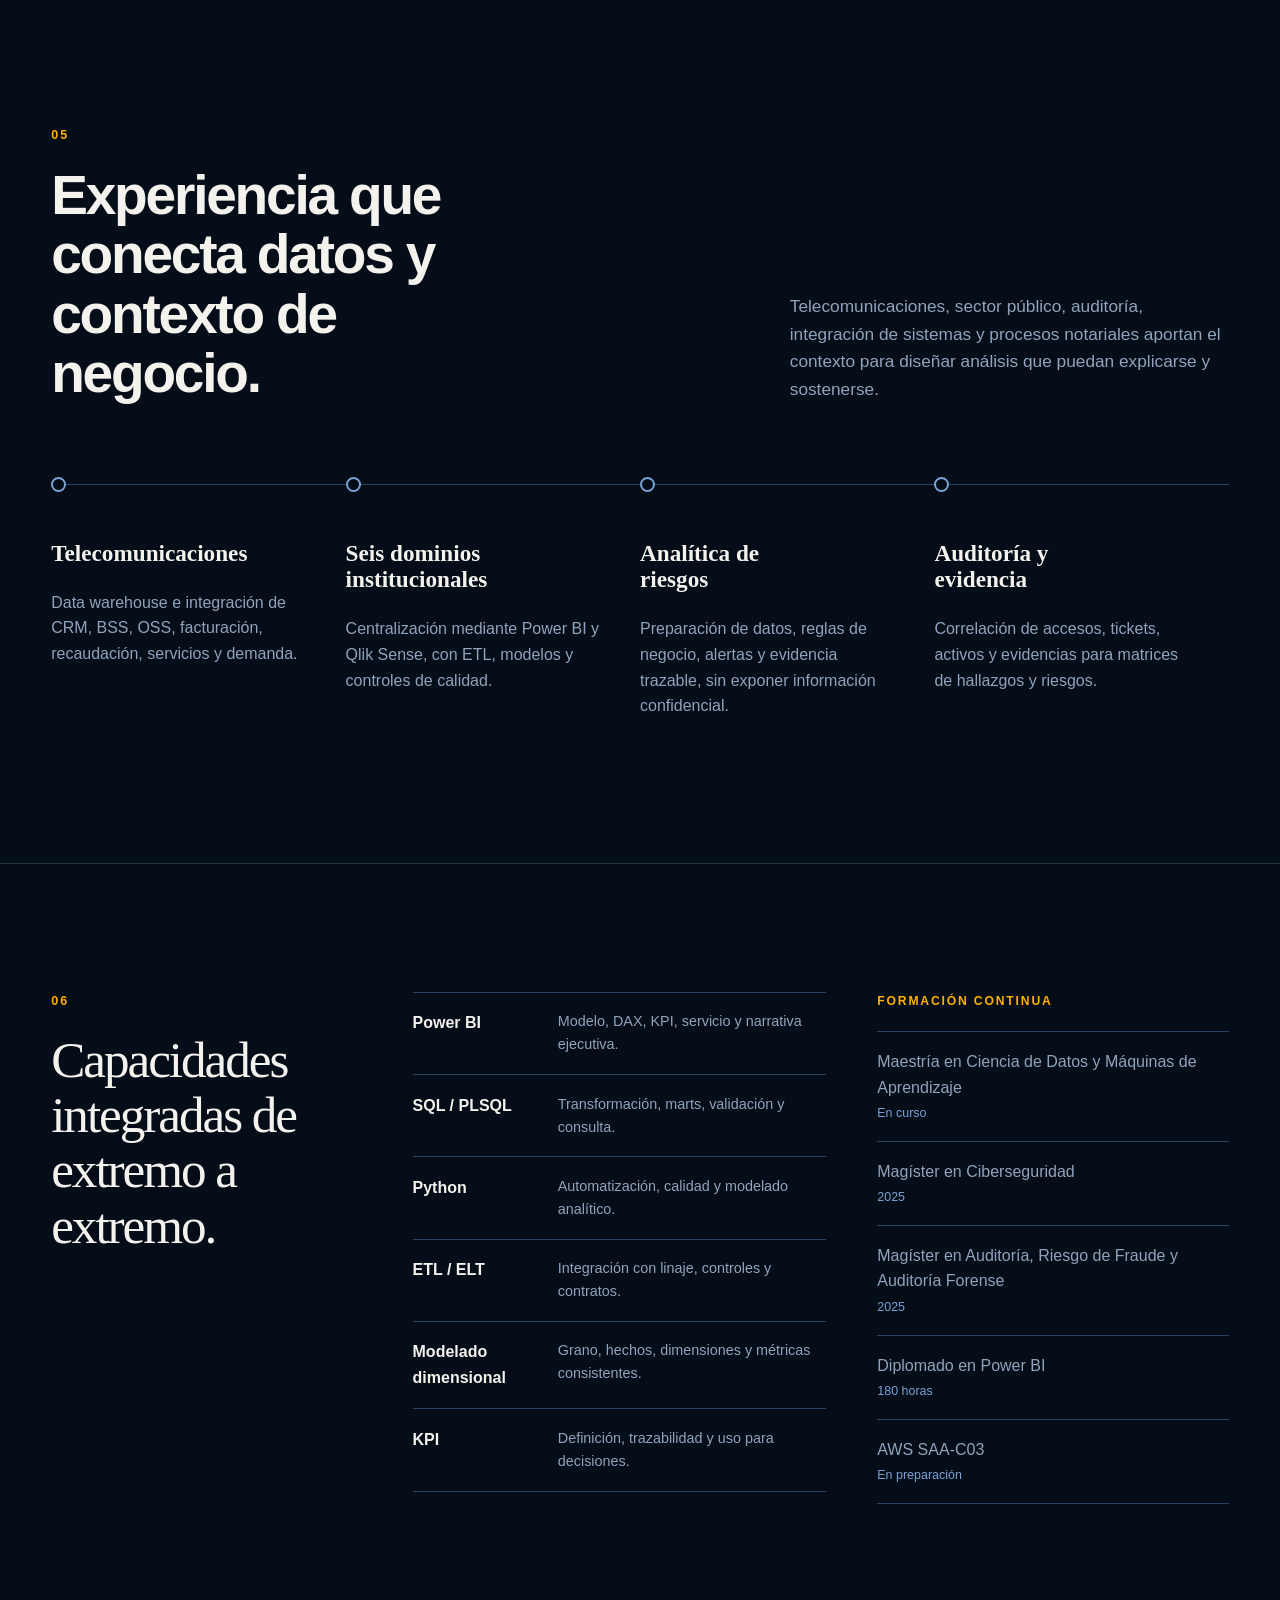
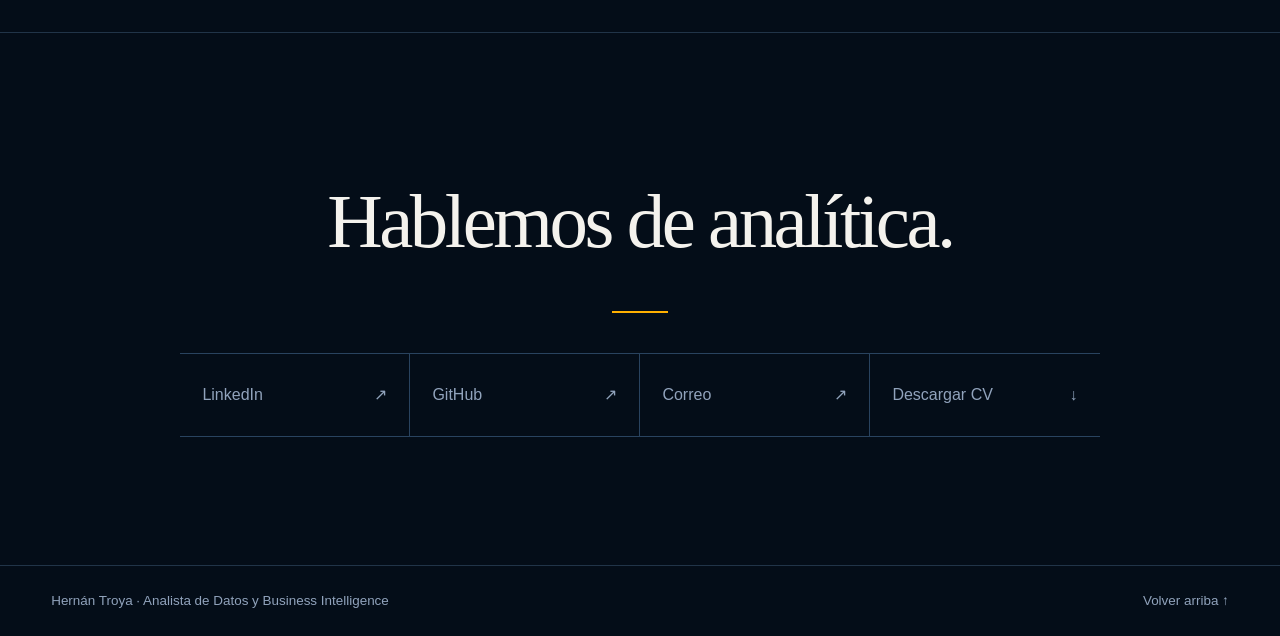
==== commit 4a6fc9d6: "HT: amplía la documentación y corrige la codificación de Customer 360" ====
--- a/portfolio-site/index.html
+++ b/portfolio-site/index.html
@@ -7,6 +7,22 @@
       name="description"
       content="Portafolio de Hernán Troya, Analista de Datos y Business Intelligence especializado en Power BI, SQL, ETL/ELT, modelado dimensional y KPI."
     />
+    <meta property="og:type" content="website" />
+    <meta property="og:locale" content="es_EC" />
+    <meta property="og:site_name" content="Hernán Troya | Datos y BI" />
+    <meta property="og:title" content="Soluciones de Datos y BI | Arquitectura, Analítica y Automatización" />
+    <meta property="og:description" content="Customer 360, integración comercial, riesgo de abandono y analítica serverless en AWS, con arquitectura, código, pruebas y documentación." />
+    <meta property="og:url" content="https://htroya.github.io/telecom-customer-360/" />
+    <meta property="og:image" content="https://htroya.github.io/telecom-customer-360/portfolio-architecture-preview.png" />
+    <meta property="og:image:secure_url" content="https://htroya.github.io/telecom-customer-360/portfolio-architecture-preview.png" />
+    <meta property="og:image:type" content="image/png" />
+    <meta property="og:image:width" content="1200" />
+    <meta property="og:image:height" content="627" />
+    <meta property="og:image:alt" content="Arquitectura analítica del portafolio de datos y BI de Hernán Troya" />
+    <meta name="twitter:card" content="summary_large_image" />
+    <meta name="twitter:title" content="Soluciones de Datos y BI | Hernán Troya" />
+    <meta name="twitter:description" content="Customer 360, integración comercial, riesgo de abandono y analítica serverless en AWS." />
+    <meta name="twitter:image" content="https://htroya.github.io/telecom-customer-360/portfolio-architecture-preview.png" />
     <link rel="canonical" href="https://htroya.github.io/telecom-customer-360/" />
     <title>Hernán Troya | Analista de Datos y Business Intelligence</title>
     <link rel="stylesheet" href="styles.css?v=20260804b" />
@@ -109,7 +125,7 @@
           <span class="section-number" aria-hidden="true">01—04</span>
           <h2 id="projects-title">Cuatro proyectos, una práctica analítica completa.</h2>
         </div>
-        <p>Desde integración y modelado hasta evaluación, visualización, seguridad y operación. Cada repositorio documenta decisiones, pruebas, límites y ejecución reproducible.</p>
+        <p>Desde integración y modelado hasta evaluación, visualización, seguridad y operación. Cada repositorio documenta decisiones, pruebas, límites y criterios de ejecución.</p>
       </section>
 
       <section id="proyectos" class="projects" aria-label="Proyectos destacados">
@@ -121,7 +137,7 @@
             <dl>
               <div><dt>Problema</dt><dd>Telefonía fija, internet y televisión analizados en silos operativos.</dd></div>
               <div><dt>Solución</dt><dd>Customer 360 gobernado con modelo estrella, catálogo de KPI, SQL, medidas DAX y especificación de dashboard.</dd></div>
-              <div><dt>Validación</dt><dd>Generación reproducible, controles de calidad y pruebas automatizadas sobre las reglas documentadas.</dd></div>
+              <div><dt>Validación</dt><dd>Generación determinista, controles de calidad y pruebas automatizadas sobre las reglas documentadas.</dd></div>
             </dl>
             <div class="project-links">
               <a href="https://github.com/htroya/telecom-customer-360">Abrir repositorio <span aria-hidden="true">↗</span></a>
@@ -138,7 +154,7 @@
               <span class="node">DimCanal</span><strong class="node fact">FactServicio</strong><span class="node">DimProducto</span>
               <span class="node">DimPlan</span><span></span><span class="node">DimGeografía</span>
             </div>
-            <div class="visual-footer"><span>Datos reproducibles</span><span>SQL + DAX</span><span>Pruebas</span></div>
+            <div class="visual-footer"><span>Datos trazables</span><span>SQL + DAX</span><span>Pruebas</span></div>
           </figure>
         </article>
 
@@ -148,7 +164,7 @@
             <h3>Retail ELT</h3>
             <p class="project-tech">Polars · DuckDB · Parquet · SQL · DAX</p>
             <dl>
-              <div><dt>Problema</dt><dd>Actualización manual de ventas, margen y KPI sin un linaje reproducible.</dd></div>
+              <div><dt>Problema</dt><dd>Actualización manual de ventas, margen y KPI sin un linaje verificable.</dd></div>
               <div><dt>Solución</dt><dd>Flujo ELT local, datos columnares, marts dimensionales y salida preparada para Power BI.</dd></div>
               <div><dt>Validación</dt><dd>Benchmark documentado, contratos de datos y pruebas de calidad ejecutables.</dd></div>
             </dl>
@@ -156,7 +172,7 @@
               <a href="https://github.com/htroya/retail-elt-polars-duckdb">Abrir repositorio <span aria-hidden="true">↗</span></a>
               <button type="button" data-detail-toggle aria-expanded="false">Ver decisiones técnicas <span aria-hidden="true">+</span></button>
             </div>
-            <div class="technical-detail" hidden><p>Capas raw, curated y marts; formatos columnares; consultas de negocio; dataset de consumo; catálogo de KPI y criterios de benchmark reproducibles.</p></div>
+            <div class="technical-detail" hidden><p>Capas raw, curated y marts; formatos columnares; consultas de negocio; conjunto de consumo; catálogo de KPI y benchmark con contexto técnico.</p></div>
           </div>
           <figure class="project-visual pipeline-visual" aria-label="Linaje del proyecto Retail ELT">
             <div class="visual-label">LINAJE ELT</div>
@@ -253,7 +269,7 @@
           <div><strong>Power BI</strong><span>Modelo, DAX, KPI, servicio y narrativa ejecutiva.</span></div>
           <div><strong>SQL / PLSQL</strong><span>Transformación, marts, validación y consulta.</span></div>
           <div><strong>Python</strong><span>Automatización, calidad y modelado analítico.</span></div>
-          <div><strong>ETL / ELT</strong><span>Integración reproducible con linaje y contratos.</span></div>
+          <div><strong>ETL / ELT</strong><span>Integración con linaje, controles y contratos.</span></div>
           <div><strong>Modelado dimensional</strong><span>Grano, hechos, dimensiones y métricas consistentes.</span></div>
           <div><strong>KPI</strong><span>Definición, trazabilidad y uso para decisiones.</span></div>
         </div>
